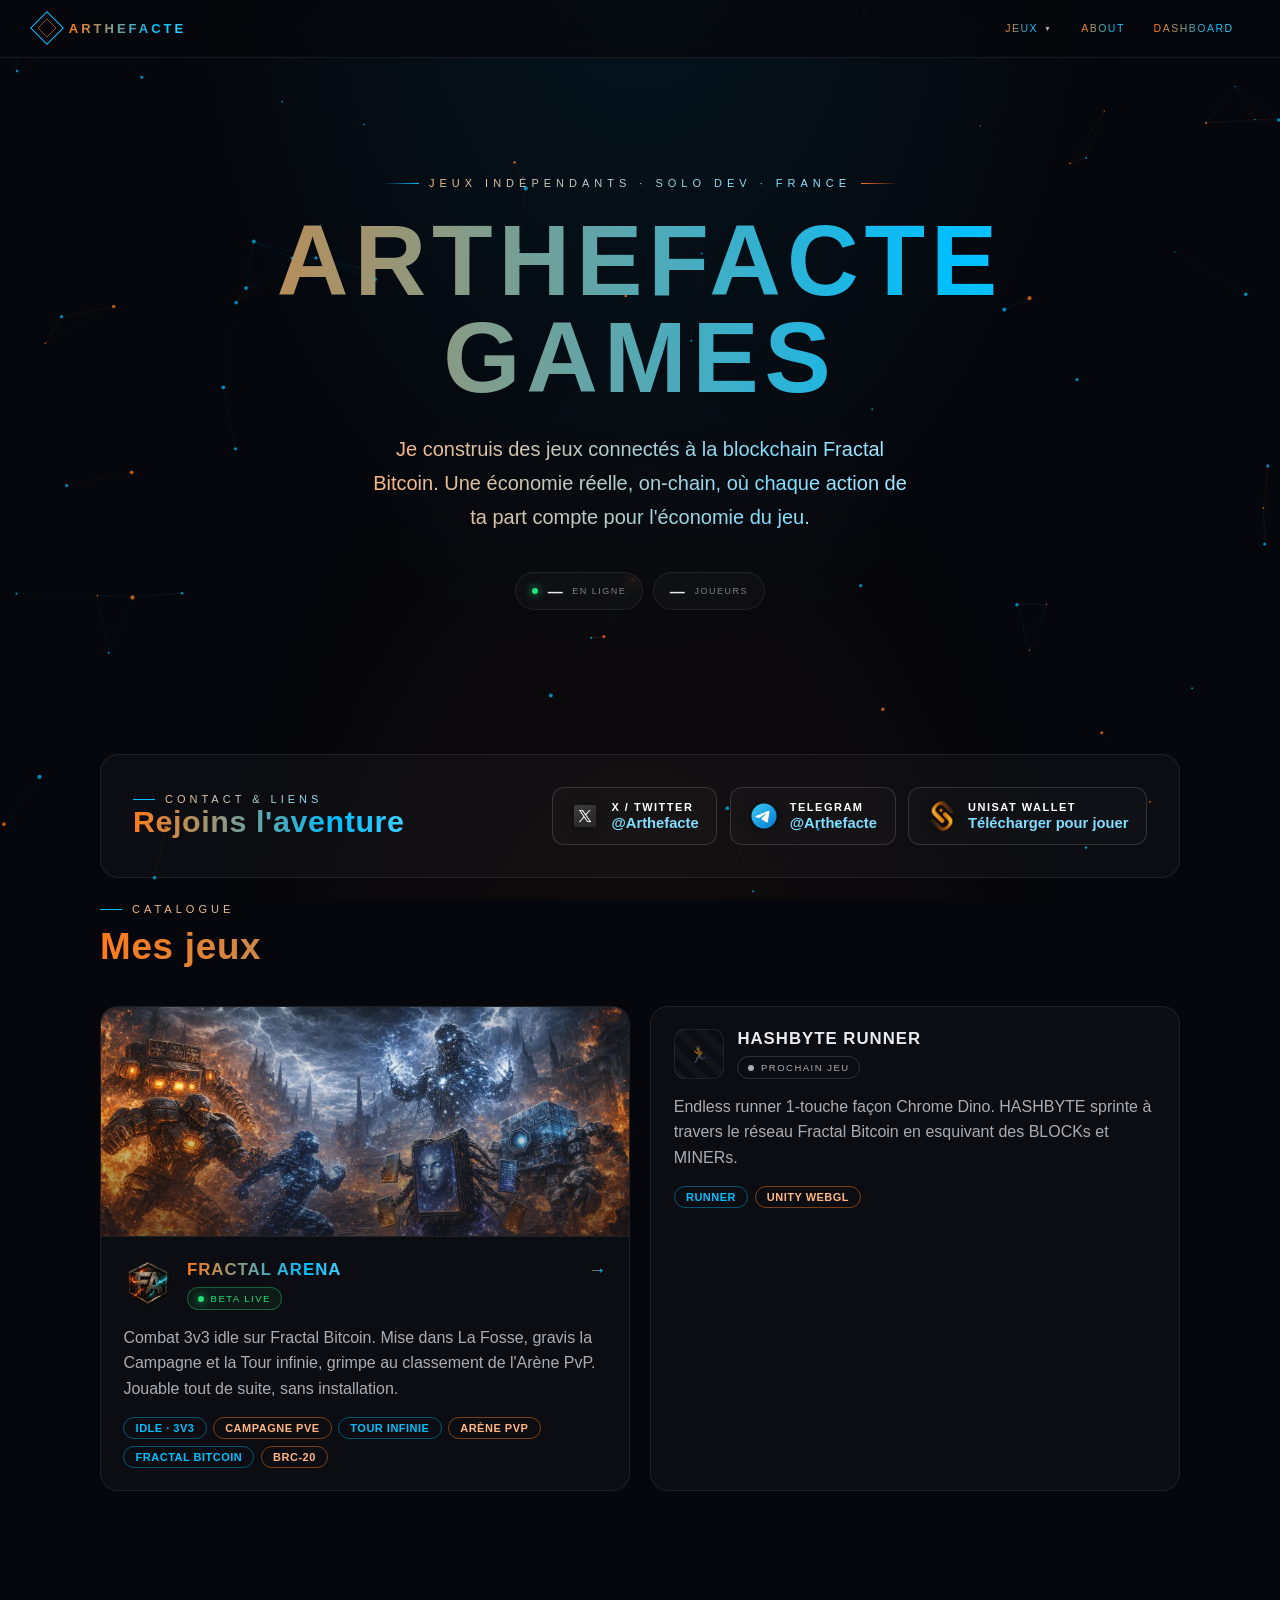
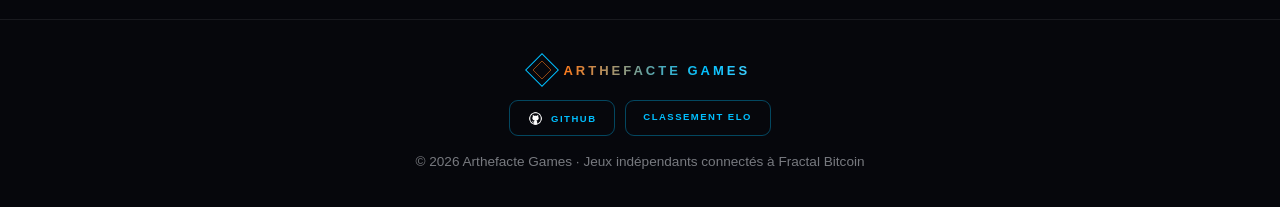
==== index.html @ 92430659 "vitrine(app): dire quelle version le bouton APK livre (336.1) + notes de version Le bouton pointe le" ====
<!DOCTYPE html>
<html lang="fr">
<head>
<meta charset="UTF-8"/>
<meta name="viewport" content="width=device-width, initial-scale=1.0"/>
<meta http-equiv="Content-Security-Policy" content="default-src 'self'; script-src 'self' 'unsafe-inline'; style-src 'self' 'unsafe-inline' https://fonts.googleapis.com; font-src https://fonts.gstatic.com; img-src 'self' data: blob:; media-src 'self'; connect-src 'self' blob: https://fractal-arena-server-production.up.railway.app; base-uri 'self'; form-action 'none'; object-src 'none'"/>

<title>Arthefacte Games — Jeux indépendants on-chain sur Fractal Bitcoin</title>
<meta name="description" content="Studio indépendant de jeux connectés à la blockchain Fractal Bitcoin, avec une économie réelle et transparente. Découvre Fractal Arena : combat 3v3 idle, campagne PvE, Tour infinie et Arène PvP — jouable sans installation."/>
<link rel="canonical" href="https://arthefacte.com/"/>
<meta name="theme-color" content="#06070c"/>

<!-- Favicons -->
<link rel="icon" type="image/png" sizes="32x32" href="assets/favicon-32.png?v=2"/>
<link rel="apple-touch-icon" href="assets/apple-touch-icon.png?v=2"/>

<!-- Open Graph -->
<meta property="og:type" content="website"/>
<meta property="og:site_name" content="Arthefacte Games"/>
<meta property="og:locale" content="fr_FR"/>
<meta property="og:url" content="https://arthefacte.com/"/>
<meta property="og:title" content="Arthefacte Games — Jeux indépendants on-chain sur Fractal Bitcoin"/>
<meta property="og:description" content="Studio indépendant de jeux connectés à Fractal Bitcoin. Économie réelle, transparente, on-chain. Joue à Fractal Arena."/>
<meta property="og:image" content="https://arthefacte.com/assets/og.jpg"/>
<meta property="og:image:width" content="1200"/>
<meta property="og:image:height" content="630"/>

<!-- Twitter Card -->
<meta name="twitter:card" content="summary_large_image"/>
<meta name="twitter:site" content="@Arthefacte"/>
<meta name="twitter:title" content="Arthefacte Games — Jeux indépendants on-chain sur Fractal Bitcoin"/>
<meta name="twitter:description" content="Studio indépendant de jeux connectés à Fractal Bitcoin. Économie réelle, transparente, on-chain. Joue à Fractal Arena."/>
<meta name="twitter:image" content="https://arthefacte.com/assets/og.jpg"/>

<link rel="preconnect" href="https://fonts.googleapis.com"/>
<link rel="preconnect" href="https://fonts.gstatic.com" crossorigin/>
<link href="https://fonts.googleapis.com/css2?family=Orbitron:wght@400;500;700;900&family=Rajdhani:wght@300;400;500;600;700&display=swap" rel="stylesheet"/>
<script src="image-slot.js" defer></script>

<!-- Données structurées -->
<script type="application/ld+json">
{
  "@context": "https://schema.org",
  "@type": "Organization",
  "name": "Arthefacte Games",
  "url": "https://arthefacte.com/",
  "logo": "https://arthefacte.com/assets/LOGO.webp",
  "description": "Studio indépendant de jeux connectés à la blockchain Fractal Bitcoin.",
  "sameAs": ["https://x.com/Arthefacte","https://t.me/Arthefacte","https://github.com/Arthefacte"]
}
</script>
<script type="application/ld+json">
{
  "@context": "https://schema.org",
  "@type": "VideoGame",
  "name": "Fractal Arena",
  "url": "https://fractalarena.com",
  "image": "https://arthefacte.com/assets/og.jpg",
  "description": "Combat 3v3 idle sur Fractal Bitcoin : La Fosse (paris), Campagne PvE (6 mondes × 10 étages), Tour infinie et Arène PvP classée. Jouable au navigateur, sans installation ni wallet.",
  "genre": ["Idle","Strategy","PvE","PvP"],
  "gamePlatform": ["Web browser","Mobile web (PWA)"],
  "publisher": {"@type": "Organization", "name": "Arthefacte Games"}
}
</script>
<style>
/* ============ TOKENS ============ */
:root{
  --c1:#00BFFF;            /* primaire */
  --c2:#FF7A1A;            /* secondaire */
  --c1-soft:#7fdcff;
  --c2-soft:#ffb784;
  --bg:#06070c;
  --bg2:#0a0c14;
  --panel:rgba(255,255,255,0.028);
  --panel-2:rgba(255,255,255,0.045);
  --line:rgba(255,255,255,0.08);
  --line-2:rgba(255,255,255,0.14);
  --ink:#e8ebf2;
  --ink-dim:rgba(232,235,242,0.72);
  --ink-faint:rgba(232,235,242,0.5);
  --live:#23E27A;
  --radius:14px;
  --maxw:1080px;
  --anim:1;                /* multiplicateur d'animation 0..1.6 */
  --glow:1;                /* 0 = pas de glow */
  /* raretés */
  --r-common:#9aa6b8;
  --r-rare:#00BFFF;
  --r-epic:#a274ff;
  --r-legend:#FFB020;
}
*{margin:0;padding:0;box-sizing:border-box}
html{scroll-behavior:smooth}
.skip-link{position:absolute;left:-9999px;top:0;z-index:999;background:var(--c1);color:#06070c;
  padding:.6rem 1rem;border-radius:0 0 8px 0;font-family:'Orbitron',sans-serif;font-size:11px;font-weight:700;
  text-decoration:none;letter-spacing:1px}
.skip-link:focus{left:0}
:focus-visible{outline:2px solid var(--c1);outline-offset:3px;border-radius:4px}
/* html aussi : body seul ne suffit pas — un débordement (ex. la nav avant son
   compactage mobile) rendait la page pannable horizontalement sur téléphone. */
html{overflow-x:hidden}
body{
  font-family:'Rajdhani',sans-serif;background:var(--bg);color:var(--ink);
  overflow-x:hidden;-webkit-font-smoothing:antialiased;
}
::selection{background:rgba(0,191,255,.28);color:#fff}

/* fond canvas + voiles */
#bg-canvas{position:fixed;inset:0;z-index:0;pointer-events:none}
#bg-aurora{position:fixed;inset:0;z-index:0;pointer-events:none;opacity:0;transition:opacity .8s}
#bg-aurora::before,#bg-aurora::after{
  content:'';position:absolute;width:60vw;height:60vw;border-radius:50%;
  filter:blur(120px);opacity:.20;
}
#bg-aurora::before{background:var(--c1);top:-15vw;left:-10vw;animation:floatA 26s ease-in-out infinite}
#bg-aurora::after{background:var(--c2);bottom:-20vw;right:-12vw;animation:floatB 31s ease-in-out infinite}
@keyframes floatA{50%{transform:translate(18vw,12vh) scale(1.15)}}
@keyframes floatB{50%{transform:translate(-14vw,-10vh) scale(1.1)}}
#fa-video{position:fixed;inset:0;width:100%;height:100%;object-fit:cover;z-index:0;opacity:0;
  transition:opacity .7s ease;pointer-events:none;display:none}
#fa-veil{position:fixed;inset:0;z-index:0;opacity:0;transition:opacity .7s ease;pointer-events:none;display:none;
  background:linear-gradient(180deg,rgba(6,7,12,.8),rgba(6,7,12,.86) 55%,rgba(6,7,12,.92))}
body.fa-active #fa-video,body.fa-active #fa-veil{display:block;opacity:1}
.vignette{position:fixed;inset:0;z-index:1;pointer-events:none;
  background:radial-gradient(ellipse at 50% -10%, rgba(0,191,255,.08), transparent 55%),
             radial-gradient(ellipse at 50% 120%, rgba(255,122,26,.05), transparent 50%);}
.scan{position:fixed;inset:0;z-index:1;pointer-events:none;opacity:.35;
  background:repeating-linear-gradient(0deg,rgba(255,255,255,.013) 0 1px,transparent 1px 3px);}
.shell{position:relative;z-index:2}

/* ============ GRADIENT TEXTE ============ */
@keyframes flowGrad{0%{background-position:0% 50%}50%{background-position:100% 50%}100%{background-position:0% 50%}}
.grad{
  background:linear-gradient(90deg,var(--c2-soft),var(--c1-soft),#ffffff,var(--c1-soft),var(--c2-soft));
  background-size:300% 100%;
  -webkit-background-clip:text;background-clip:text;-webkit-text-fill-color:transparent;
  animation:flowGrad calc(22s / var(--anim,1)) ease infinite;
}
.grad.vivid{background:linear-gradient(90deg,var(--c2),var(--c1),#bfefff,var(--c1),var(--c2));
  background-size:300% 100%;-webkit-background-clip:text;background-clip:text;-webkit-text-fill-color:transparent;}
/* mode dégradé désactivé */
body[data-grad="off"] .grad,body[data-grad="off"] .grad.vivid{
  background:none;-webkit-text-fill-color:currentColor;color:var(--ink);animation:none}
/* mode titres seulement : paragraphes redeviennent nets */
body[data-grad="titles"] p.grad,body[data-grad="titles"] .gtxt{
  background:none;-webkit-text-fill-color:currentColor;color:var(--ink);animation:none}

/* ============ NAV ============ */
nav{position:sticky;top:0;z-index:60;display:flex;align-items:center;justify-content:space-between;
  gap:1rem;padding:.85rem clamp(1rem,4vw,2.2rem);
  background:rgba(6,7,12,.72);backdrop-filter:blur(14px);
  border-bottom:1px solid var(--line);}
.brand{display:flex;align-items:center;gap:.6rem;cursor:pointer;background:none;border:none}
.brand .mark{width:24px;height:24px;position:relative;flex:0 0 auto}
.brand .mark i{position:absolute;inset:0;border:1.5px solid var(--c1);transform:rotate(45deg)}
.brand .mark i:last-child{border-color:var(--c2);transform:rotate(45deg) scale(.55);
  animation:spinMark calc(9s / var(--anim,1)) linear infinite}
@keyframes spinMark{to{transform:rotate(405deg) scale(.55)}}
.brand .name{font-family:'Orbitron',sans-serif;font-size:13px;font-weight:700;letter-spacing:3px}
.nav-links{display:flex;align-items:center;gap:.4rem;list-style:none}
.nav-links a,.dropdown-toggle{font-family:'Orbitron',sans-serif;font-size:10.5px;letter-spacing:1.5px;
  text-transform:uppercase;color:var(--ink-dim);text-decoration:none;cursor:pointer;
  padding:.55rem .7rem;border-radius:8px;transition:color .2s,background .2s;background:none;border:none;
  display:flex;align-items:center;gap:6px}
.nav-links a:hover,.dropdown-toggle:hover,.dropdown-toggle.open{color:#fff;background:rgba(255,255,255,.04)}
.dropdown{position:relative}
.dropdown-toggle .arrow{font-size:7px;transition:transform .25s}
.dropdown-toggle.open .arrow{transform:rotate(180deg)}
.dropdown-menu{position:absolute;top:calc(100% + 10px);left:0;min-width:230px;
  background:#0b0d16;border:1px solid var(--line-2);border-radius:12px;padding:7px;
  opacity:0;visibility:hidden;transform:translateY(-6px);transition:.2s;z-index:80;
  box-shadow:0 24px 60px rgba(0,0,0,.6)}
.dropdown-menu.open{opacity:1;visibility:visible;transform:none}
.dropdown-item{padding:.7rem .8rem;border-radius:8px;font-family:'Orbitron',sans-serif;font-size:10.5px;
  letter-spacing:1px;color:var(--ink-dim);cursor:pointer;display:flex;align-items:center;justify-content:space-between;
  transition:.15s}
.dropdown-item:hover{background:rgba(0,191,255,.07);color:#fff}
.dropdown-item.disabled{opacity:.32;pointer-events:none}
.nav-cta{font-family:'Orbitron',sans-serif;font-size:10.5px;font-weight:700;letter-spacing:1.5px;
  text-transform:uppercase;text-decoration:none;color:#06070c;padding:.6rem 1.1rem;border-radius:9px;
  background:linear-gradient(135deg,var(--c1),var(--c2));position:relative;overflow:hidden;
  transition:transform .2s,box-shadow .2s}
.nav-cta:hover{transform:translateY(-2px);box-shadow:0 0 calc(26px*var(--glow)) rgba(0,191,255,.4)}
.nav-actions{display:flex;align-items:center;gap:.55rem}
.btn-token{padding:.95rem 1.4rem;color:var(--c2-soft);background:rgba(255,122,26,.07);
  border:1px solid color-mix(in oklab,var(--c2) 48%,transparent)}
.btn-token:hover{transform:translateY(-3px);color:#fff;background:rgba(255,122,26,.14);
  box-shadow:0 0 calc(26px*var(--glow)) rgba(255,122,26,.32)}
.btn-token-logo{width:20px;height:20px;object-fit:contain;margin-right:-2px}
.nav-token{font-family:'Orbitron',sans-serif;font-size:10.5px;font-weight:700;letter-spacing:1.5px;
  text-transform:uppercase;text-decoration:none;color:var(--c2-soft);padding:.6rem 1rem;border-radius:9px;
  border:1px solid color-mix(in oklab,var(--c2) 45%,transparent);background:rgba(255,122,26,.06);
  transition:transform .2s,box-shadow .2s,background .2s;white-space:nowrap}
.nav-token:hover{transform:translateY(-2px);background:rgba(255,122,26,.12);box-shadow:0 0 calc(22px*var(--glow)) rgba(255,122,26,.3)}

/* Nav mobile : sans ce compactage, Jeux+About+Dashboard poussent la barre à
   ~475px — « Dashboard » sortait de l'écran et la page devenait pannable. */
@media(max-width:560px){
  nav{padding:.7rem .7rem;gap:.4rem}
  .brand{gap:.45rem}
  .brand .name{font-size:10px;letter-spacing:1.5px}
  .nav-links{gap:.1rem}
  .nav-links a,.dropdown-toggle{font-size:9px;letter-spacing:.8px;padding:.5rem .4rem}
  /* Le menu déroulant (230px depuis le bouton) sortait de l'écran à droite :
     en mobile il se pose en bandeau sous la barre, pleine largeur. */
  .dropdown-menu{position:fixed;left:12px;right:12px;top:54px;min-width:0}
}

/* ============ PAGES & TRANSITIONS ============ */
.page{display:none}
.page.active{display:block;animation:pageIn calc(.55s / var(--anim,1)) cubic-bezier(.2,.8,.2,1)}
@keyframes pageIn{from{opacity:0;transform:translateY(14px)}to{opacity:1;transform:none}}
.wrap{max-width:var(--maxw);margin:0 auto;padding:0 clamp(1rem,4vw,2rem)}

/* ============ HERO ============ */
.hero{position:relative;text-align:center;padding:clamp(3.5rem,9vw,7rem) 1rem clamp(2.5rem,5vw,4rem)}
.fa-bg{position:absolute;inset:0;z-index:-1;pointer-events:none;
  background:linear-gradient(180deg,rgba(6,7,12,.45),rgba(6,7,12,.66) 50%,rgba(6,7,12,.95) 85%,var(--bg)),url('assets/BACKGROUND.webp') center 12%/cover no-repeat;
  transform:scale(1.04);animation:bgDrift calc(34s / var(--anim,1)) ease-in-out infinite}
@keyframes bgDrift{50%{transform:scale(1.12) translateY(-1.5%)}}
body[data-motion="off"] .fa-bg{animation:none}
.eyebrow{font-family:'Orbitron',sans-serif;font-size:11px;font-weight:500;letter-spacing:5px;
  text-transform:uppercase;margin-bottom:1.4rem;display:inline-flex;align-items:center;gap:10px}
.eyebrow .ln{width:36px;height:1px;background:linear-gradient(90deg,transparent,var(--c1))}
.eyebrow .ln.r{background:linear-gradient(90deg,var(--c2),transparent)}
.hero h1{font-family:'Orbitron',sans-serif;font-weight:900;letter-spacing:.06em;line-height:.98;
  font-size:clamp(2.6rem,9.5vw,6.2rem)}
.hero h1 span{display:block}
@keyframes rise{from{opacity:0;transform:translateY(42px)}to{opacity:1;transform:none}}
.hero .lead{max-width:540px;margin:1.6rem auto 0;font-size:clamp(1rem,2.2vw,1.25rem);font-weight:500;line-height:1.7}
.hero .actions{display:flex;gap:.8rem;justify-content:center;flex-wrap:wrap;margin-top:2.1rem}
.hero .live-chips{display:flex;gap:.6rem;justify-content:center;flex-wrap:wrap;margin-top:2.4rem}
@keyframes fadeUp{from{opacity:0;transform:translateY(16px)}to{opacity:1;transform:none}}
@media (prefers-reduced-motion:no-preference){
  body:not([data-motion="off"]) .hero h1 span{animation:rise .9s cubic-bezier(.16,1,.3,1) backwards}
  body:not([data-motion="off"]) .hero h1 span:nth-child(2){animation-delay:.12s}
  body:not([data-motion="off"]) .hero .lead{animation:fadeUp .8s ease .5s backwards}
  body:not([data-motion="off"]) .hero .actions{animation:fadeUp .8s ease .68s backwards}
  body:not([data-motion="off"]) .hero .live-chips{animation:fadeUp .8s ease .86s backwards}
}
.chip{display:flex;align-items:center;gap:.6rem;padding:.6rem 1rem;border:1px solid var(--line);
  border-radius:999px;background:var(--panel);backdrop-filter:blur(6px)}
.chip b{font-family:'Orbitron',sans-serif;font-size:15px;font-weight:700;font-variant-numeric:tabular-nums}
.chip span{font-family:'Orbitron',sans-serif;font-size:9px;letter-spacing:1.5px;text-transform:uppercase;color:var(--ink-faint)}

/* boutons */
.btn{font-family:'Orbitron',sans-serif;font-size:11px;font-weight:700;letter-spacing:1.5px;
  text-transform:uppercase;text-decoration:none;cursor:pointer;border-radius:10px;
  display:inline-flex;align-items:center;gap:9px;transition:transform .2s,box-shadow .2s,border-color .2s,background .2s}
.btn-primary{padding:.95rem 1.6rem;color:#06070c;border:none;
  background:linear-gradient(135deg,var(--c1),var(--c2));box-shadow:0 0 0 rgba(0,0,0,0)}
.btn-primary:hover{transform:translateY(-3px);box-shadow:0 14px 40px rgba(0,191,255,.28),0 0 calc(30px*var(--glow)) rgba(255,122,26,.3)}
.btn-primary .pulse{width:7px;height:7px;border-radius:50%;background:#06070c;animation:beat 1.6s infinite}
@keyframes beat{0%,100%{transform:scale(1);opacity:1}50%{transform:scale(.5);opacity:.5}}
.btn-ghost{padding:.95rem 1.4rem;color:var(--ink);background:rgba(255,255,255,.03);border:1px solid var(--line-2)}
.btn-ghost:hover{border-color:var(--c1);color:#fff;transform:translateY(-3px)}

/* ============ SECTION HEADERS ============ */
.section{padding:clamp(3rem,7vw,5rem) 0}
.kicker{font-family:'Orbitron',sans-serif;font-size:11px;font-weight:500;letter-spacing:4px;
  text-transform:uppercase;margin-bottom:.7rem;display:flex;align-items:center;gap:10px}
.kicker::before{content:'';width:22px;height:1px;background:var(--c1)}
.h2{font-family:'Orbitron',sans-serif;font-size:clamp(1.5rem,4vw,2.3rem);font-weight:700;letter-spacing:.02em;line-height:1.1}
.sub{font-size:1.05rem;font-weight:500;color:var(--ink-dim);margin-top:.7rem;max-width:560px;line-height:1.6}

/* ============ CARTES JEUX ============ */
.games{display:grid;grid-template-columns:repeat(auto-fit,minmax(300px,1fr));gap:1.3rem;margin-top:2.4rem}
.game-card{position:relative;border:1px solid var(--line);border-radius:18px;overflow:hidden;
  background:var(--panel);cursor:pointer;transition:transform .35s cubic-bezier(.2,.8,.2,1),border-color .35s;
  transform-style:preserve-3d}
body[data-card="solid"] .game-card{background:var(--bg2)}
body[data-card="outline"] .game-card{background:transparent}
.game-card:hover{border-color:color-mix(in oklab,var(--c1) 50%,transparent);transform:translateY(-6px)}
.game-card .art{position:relative;aspect-ratio:16/9;overflow:hidden;border-bottom:1px solid var(--line)}
.game-card .art image-slot,.game-card .art .ph{position:absolute;inset:0;width:100%;height:100%}
.game-card .sheen{position:absolute;inset:0;background:linear-gradient(115deg,transparent 30%,rgba(255,255,255,.07) 50%,transparent 70%);
  transform:translateX(-120%);transition:transform .7s}
.game-card:hover .sheen{transform:translateX(120%)}
.game-card .body{padding:1.4rem}
.game-card .card-art{position:relative;aspect-ratio:16/7;overflow:hidden;border-bottom:1px solid var(--line)}
.game-card .card-art img{width:100%;height:100%;object-fit:cover;object-position:center 18%;transition:transform .55s cubic-bezier(.2,.8,.2,1)}
.game-card:hover .card-art img{transform:scale(1.07)}
.game-card .card-art::after{content:'';position:absolute;inset:0;pointer-events:none;
  background:linear-gradient(180deg,rgba(6,7,12,.15) 0%,transparent 35%,rgba(10,12,20,.55) 100%)}
.game-id{display:flex;align-items:center;gap:.85rem}
.game-id>image-slot{width:50px;height:50px;flex:0 0 auto}
.game-logo{width:50px;height:50px;flex:0 0 auto;object-fit:contain}
.logo-ph{width:50px;height:50px;flex:0 0 auto;border-radius:11px;border:1px solid var(--line);
  background:repeating-linear-gradient(45deg,rgba(255,255,255,.03) 0 8px,transparent 8px 16px);
  display:flex;align-items:center;justify-content:center;font-family:'Orbitron',sans-serif;color:var(--ink-faint)}
.game-head{display:flex;align-items:flex-start;justify-content:space-between;gap:1rem;margin-bottom:.9rem}
.game-title{font-family:'Orbitron',sans-serif;font-size:1.05rem;font-weight:700;letter-spacing:1px;display:block;margin-bottom:.45rem}
.status{display:inline-flex;align-items:center;gap:7px;font-family:'Orbitron',sans-serif;font-size:9.5px;
  letter-spacing:1.5px;text-transform:uppercase;padding:.32rem .6rem;border-radius:999px;border:1px solid var(--line-2);color:var(--ink-dim)}
.status.live{color:var(--live);border-color:rgba(35,226,122,.35);background:rgba(35,226,122,.06)}
.dot{width:6px;height:6px;border-radius:50%;background:currentColor}
.status.live .dot{animation:beat 1.6s infinite;box-shadow:0 0 8px var(--live)}
.game-card .desc{font-size:1rem;line-height:1.6;color:var(--ink-dim)}
.tags{display:flex;gap:.4rem;flex-wrap:wrap;margin-top:1rem}
.card-play{margin-top:1.2rem;padding:.7rem 1.2rem;font-size:10.5px}
.tag{font-family:'Rajdhani',sans-serif;font-size:11px;font-weight:600;letter-spacing:.5px;text-transform:uppercase;
  padding:.25rem .7rem;border-radius:999px;border:1px solid;background:transparent}
.tag.c1{color:var(--c1);border-color:color-mix(in oklab,var(--c1) 40%,transparent)}
.tag.c2{color:var(--c2-soft);border-color:color-mix(in oklab,var(--c2) 45%,transparent)}
.game-card.soon{opacity:.45}
.game-card.soon:hover{transform:none;border-color:var(--line)}
.soon .art .ph{display:flex;align-items:center;justify-content:center;
  font-family:'Orbitron',sans-serif;font-size:11px;letter-spacing:3px;color:var(--ink-faint);
  background:repeating-linear-gradient(45deg,rgba(255,255,255,.02) 0 12px,transparent 12px 24px)}
.go{margin-left:auto;font-family:'Orbitron',sans-serif;font-size:18px;transition:transform .3s}
.game-card:hover .go{transform:translateX(5px)}

/* ============ SUBPAGE / FRACTAL ============ */
.subhero{padding:clamp(2.5rem,6vw,4rem) 0 2rem;border-bottom:1px solid var(--line)}
.back{font-family:'Orbitron',sans-serif;font-size:10.5px;letter-spacing:2px;text-transform:uppercase;
  color:var(--ink-dim);background:none;border:none;cursor:pointer;display:inline-flex;gap:8px;align-items:center;
  margin-bottom:1.4rem;transition:color .2s}
.back:hover{color:var(--c1)}
.subhero-fa{position:relative;overflow:hidden;z-index:0;border-bottom:1px solid var(--line);min-height:min(66vh,580px);display:flex;flex-direction:column;justify-content:flex-end}
.subhero-fa .subhero{border-bottom:none}
.subhero-fa .subhero h1{filter:drop-shadow(0 3px 22px rgba(0,0,0,.6))}
.subhero-fa .meta{text-shadow:0 1px 12px rgba(0,0,0,.75)}
.subhero-fa .subhero{position:relative;z-index:2}
.subhero h1{font-family:'Orbitron',sans-serif;font-size:clamp(2rem,6vw,3.4rem);font-weight:900;letter-spacing:.04em;line-height:1}
.subhero .meta{font-size:1.05rem;font-weight:500;color:var(--ink-dim);margin:.9rem 0 1.6rem}
.subhero .actions{display:flex;gap:.8rem;flex-wrap:wrap;align-items:center}
.warn{font-size:.92rem;color:var(--c2-soft);background:rgba(255,122,26,.08);border:1px solid rgba(255,122,26,.32);
  border-radius:10px;padding:.7rem .9rem;margin-top:1.1rem;max-width:560px;line-height:1.5}

/* pools */
.pl-head{display:flex;align-items:center;gap:.7rem;margin-bottom:.4rem}
.pl-grid{display:grid;grid-template-columns:repeat(auto-fit,minmax(250px,1fr));gap:1.1rem;margin-top:1.6rem}
.pl-card{position:relative;border:1px solid var(--line);border-radius:16px;padding:1.5rem;overflow:hidden;
  background:var(--panel);transition:border-color .3s,transform .3s}
.pl-card:hover{border-color:var(--pc);transform:translateY(-4px)}
.pl-card::before{content:'';position:absolute;top:0;left:0;right:0;height:2px;background:var(--pc);
  box-shadow:0 0 calc(14px*var(--glow)) var(--pc)}
.pl-card::after{content:'';position:absolute;inset:0;background:radial-gradient(circle at 80% -20%,var(--pc),transparent 60%);
  opacity:.06;pointer-events:none}
.pl-label{font-family:'Orbitron',sans-serif;font-size:10.5px;font-weight:700;letter-spacing:1.5px;text-transform:uppercase;
  color:var(--pc);display:flex;justify-content:space-between;align-items:center}
.pl-amount{font-family:'Orbitron',sans-serif;font-size:2rem;font-weight:900;color:#fff;margin:.7rem 0 .1rem;
  font-variant-numeric:tabular-nums;line-height:1}
.pl-amount small{font-family:'Rajdhani',sans-serif;font-size:.85rem;font-weight:600;color:var(--ink-faint);letter-spacing:1px}
.pl-sub{font-size:.9rem;font-weight:500;color:var(--ink-dim);margin-bottom:.7rem}
.pl-bar{height:8px;border-radius:6px;background:rgba(255,255,255,.06);overflow:hidden}
.pl-fill{height:100%;width:0;border-radius:6px;background:var(--pc);
  box-shadow:0 0 calc(12px*var(--glow)) var(--pc);transition:width 1s cubic-bezier(.2,.8,.2,1)}
.pl-note{font-size:.92rem;font-weight:600;margin-top:.8rem;color:var(--pc);min-height:18px}
.pl-note a{color:var(--pc);text-decoration:none;border-bottom:1px solid rgba(255,255,255,.25)}
.pl-wallet{font-size:.75rem;font-weight:500;color:var(--ink-faint);margin-bottom:.6rem;word-break:break-all;cursor:pointer;font-family:'Rajdhani',sans-serif;letter-spacing:.3px}
.pl-wallet:hover{color:var(--pc)}
.pl-onchain{margin-top:1.3rem;padding:1rem 1.1rem;border:1px solid var(--line);border-radius:12px}
.pl-onchain-head{font-size:.95rem;font-weight:600}
.pl-onchain-head b{font-family:'Orbitron',sans-serif;color:var(--live);font-variant-numeric:tabular-nums}
.pl-onchain-liste{margin-top:.6rem;display:grid;gap:.3rem}
.pl-onchain-item{display:flex;gap:.9rem;font-size:.85rem;color:var(--ink-faint);font-variant-numeric:tabular-nums}
.pl-onchain-item b{color:#fff;font-weight:600}
.pl-strip{display:grid;grid-template-columns:repeat(3,1fr);gap:1rem;margin-top:1.6rem;padding-top:1.3rem;border-top:1px solid var(--line)}
.pl-stat b{font-family:'Orbitron',sans-serif;font-size:1.4rem;font-weight:700;color:#fff;font-variant-numeric:tabular-nums;display:block}
.pl-stat span{font-family:'Orbitron',sans-serif;font-size:9.5px;letter-spacing:1.2px;text-transform:uppercase;color:var(--ink-faint)}
@media(max-width:620px){.pl-strip{grid-template-columns:repeat(3,1fr)}}

/* guide */
.guide-block{margin-bottom:1.5rem}
.guide-block h3{font-family:'Orbitron',sans-serif;font-size:13px;font-weight:700;letter-spacing:1.5px;color:var(--c1-soft);
  margin-bottom:.95rem;display:flex;align-items:center;gap:14px}
.guide-block h3 .num{font-family:'Orbitron',sans-serif;font-size:12px;font-weight:700;color:var(--c1);
  width:30px;height:30px;flex:0 0 auto;display:flex;align-items:center;justify-content:center;
  border:1px solid color-mix(in oklab,var(--c1) 42%,transparent);border-radius:9px;
  background:color-mix(in oklab,var(--c1) 9%,transparent);box-shadow:0 0 calc(14px*var(--glow)) color-mix(in oklab,var(--c1) 22%,transparent)}
.guide-block h3::after{content:'';flex:1;height:1px;background:linear-gradient(90deg,var(--line-2),transparent)}
.card{background:var(--panel);border:1px solid var(--line);border-radius:14px;padding:1.6rem}
#guide .card p{font-family:'Rajdhani',sans-serif;font-size:1.2rem;font-weight:600;line-height:1.66;letter-spacing:.15px}
.card p+p{margin-top:.7rem}
.subh{font-family:'Orbitron',sans-serif;font-size:11px;font-weight:700;letter-spacing:2px;color:var(--c2-soft);margin:1.5rem 0 .6rem}
table{width:100%;border-collapse:collapse;font-family:'Rajdhani',sans-serif;font-size:1.06rem;font-weight:600}
thead tr{border-bottom:1px solid var(--line-2)}
th{font-family:'Orbitron',sans-serif;font-size:10px;letter-spacing:1.5px;color:var(--c1);padding:.65rem .8rem;text-align:center}
th:first-child{text-align:left}
tbody tr{border-bottom:1px solid var(--line)}
tbody tr:last-child{border-bottom:none}
td{padding:.78rem .8rem;text-align:center;color:#bfe6f7;font-weight:600}
td:first-child{text-align:left;font-weight:700;color:#fff}
.scrollx{overflow-x:auto;margin-top:.8rem}
.win{color:#4dff88;font-weight:700}.lose{color:#ff6464;font-weight:700}
/* Tables du guide en mobile : police et cellules resserrées — la plupart
   tiennent sans scroll, les plus larges défilent dans leur .scrollx.
   (Placé APRÈS les règles de base : à spécificité égale, l'ordre décide.) */
@media(max-width:560px){
  table{font-size:.95rem}
  th{padding:.55rem .45rem;letter-spacing:1px}
  td{padding:.65rem .45rem}
}

/* ============ ROSTER ENTITÉS ============ */
.roster{display:grid;grid-template-columns:repeat(auto-fit,minmax(230px,1fr));gap:1.2rem;margin-top:1.8rem}
.ent{position:relative;border:1px solid var(--line);border-radius:16px;overflow:hidden;background:var(--panel);
  transition:transform .35s cubic-bezier(.2,.8,.2,1),border-color .35s,box-shadow .35s}
.ent:hover{transform:translateY(-7px);border-color:var(--ec);box-shadow:0 18px 50px rgba(0,0,0,.5),0 0 calc(34px*var(--glow)) color-mix(in oklab,var(--ec) 35%,transparent)}
.ent .frame{position:relative;aspect-ratio:1}
.ent .frame img,.ent .frame image-slot{position:absolute;inset:0;width:100%;height:100%;object-fit:cover}
.ent .aura{position:absolute;inset:0;pointer-events:none;
  background:radial-gradient(circle at 50% 120%,var(--ec),transparent 62%);opacity:.18;
  mix-blend-mode:screen}
.ent.legend .aura{animation:auraPulse calc(3.2s / var(--anim,1)) ease-in-out infinite}
@keyframes auraPulse{50%{opacity:.42}}
.ent .corner{position:absolute;top:10px;left:10px;font-family:'Orbitron',sans-serif;font-size:10px;font-weight:700;
  letter-spacing:1px;color:#06070c;background:var(--ec);padding:.2rem .55rem;border-radius:6px}
.ent .body{padding:1rem 1.1rem 1.2rem}
.ent .name{font-family:'Orbitron',sans-serif;font-size:1rem;font-weight:700;letter-spacing:1px}
.ent .rare{font-family:'Orbitron',sans-serif;font-size:9px;letter-spacing:1.5px;text-transform:uppercase;color:var(--ec);margin-top:3px}
:root{
  --st-hp:#3ddc84;
  --st-atk:#ff6b5e;
  --st-def:#3fb6ff;
  --st-spd:#ffce4d;
  --st-mag:#b27bff;
}
.ent .stats{display:flex;gap:.45rem;flex-wrap:wrap;margin-top:.7rem}
.ent .stats span{font-family:'Orbitron',sans-serif;font-size:8.5px;letter-spacing:.5px;
  border:1px solid;border-radius:6px;padding:.18rem .46rem;background:rgba(255,255,255,.02)}
.ent .stats .s-hp,.s-hp{color:var(--st-hp);border-color:color-mix(in oklab,var(--st-hp) 45%,transparent)}
.ent .stats .s-atk,.s-atk{color:var(--st-atk);border-color:color-mix(in oklab,var(--st-atk) 45%,transparent)}
.ent .stats .s-def,.s-def{color:var(--st-def);border-color:color-mix(in oklab,var(--st-def) 45%,transparent)}
.ent .stats .s-spd,.s-spd{color:var(--st-spd);border-color:color-mix(in oklab,var(--st-spd) 45%,transparent)}
.ent .stats .s-mag,.s-mag{color:var(--st-mag);border-color:color-mix(in oklab,var(--st-mag) 45%,transparent)}
/* chips de stats dans le guide (Forge) */
.stat-chip{display:inline-block;font-family:'Orbitron',sans-serif;font-size:.74em;font-weight:700;letter-spacing:.5px;
  padding:.12em .55em;border-radius:6px;border:1px solid;background:rgba(255,255,255,.03);
  -webkit-text-fill-color:currentColor;vertical-align:middle;margin:0 1px}
/* effet shimmer legendary */
.ent.legend::after{content:'';position:absolute;inset:0;pointer-events:none;
  background:linear-gradient(115deg,transparent 40%,rgba(255,255,255,.10) 50%,transparent 60%);
  background-size:300% 100%;animation:shine calc(5s / var(--anim,1)) linear infinite}
@keyframes shine{to{background-position:-160% 0}}
.legend-note{font-size:.85rem;color:var(--ink-faint);margin-top:1.2rem}

/* ============ ABOUT ============ */
.about{display:grid;grid-template-columns:auto 1fr;gap:2rem;align-items:start;
  background:var(--panel);border:1px solid var(--line);border-radius:20px;padding:clamp(1.5rem,4vw,2.6rem)}
@media(max-width:600px){.about{grid-template-columns:1fr;text-align:center;justify-items:center}}
.about image-slot{width:120px;height:120px}
.about h2{font-family:'Orbitron',sans-serif;font-size:1.4rem;font-weight:700;letter-spacing:1px}
.about .role{display:inline-block;margin-top:.5rem;font-family:'Orbitron',sans-serif;font-size:10px;letter-spacing:1.5px;
  text-transform:uppercase;color:var(--c2-soft);border:1px solid rgba(255,122,26,.3);background:rgba(255,122,26,.06);
  padding:.25rem .7rem;border-radius:999px}
.about p{font-size:1.05rem;line-height:1.8;color:var(--ink-dim);margin-top:1rem}
.about .links{display:flex;gap:.6rem;flex-wrap:wrap;margin-top:1.3rem}

/* ============ FOOTER ============ */
footer{border-top:1px solid var(--line);margin-top:3rem;padding:2.4rem 0}
.foot{display:flex;flex-direction:column;align-items:center;gap:1.1rem;text-align:center}
.foot-links{display:flex;gap:.6rem;flex-wrap:wrap;justify-content:center}
.foot-btn{font-family:'Orbitron',sans-serif;font-size:9.5px;font-weight:700;letter-spacing:1.5px;text-transform:uppercase;
  text-decoration:none;color:var(--c1);border:1px solid color-mix(in oklab,var(--c1) 35%,transparent);
  padding:.6rem 1.1rem;border-radius:9px;transition:.2s}
.foot-btn:hover{background:rgba(0,191,255,.08);transform:translateY(-2px)}
.foot-btn.gh{display:inline-flex;align-items:center;gap:8px}
.foot-btn.gh img{width:15px;height:15px;filter:invert(1)}
.foot small{color:var(--ink-faint);font-size:.85rem}

/* ============ SCROLL REVEAL ============ */
.reveal{opacity:0;transform:translateY(26px);transition:opacity .7s cubic-bezier(.2,.8,.2,1),transform .7s cubic-bezier(.2,.8,.2,1)}
.reveal.in{opacity:1;transform:none}
@media (prefers-reduced-motion:reduce){.reveal{opacity:1;transform:none;transition:none}}
body[data-motion="off"] .reveal{opacity:1;transform:none;transition:none}
body[data-motion="off"] *{animation:none!important}

/* ============ CONTACT ============ */
.contact-card{display:flex;align-items:center;justify-content:space-between;gap:1.5rem;flex-wrap:wrap;
  background:var(--panel);border:1px solid var(--line);border-radius:18px;padding:clamp(1.3rem,3vw,2rem)}
.contact-links{display:flex;gap:.8rem;flex-wrap:wrap}
.clink{display:flex;flex-direction:column;gap:2px;text-decoration:none;min-width:160px;
  border:1px solid var(--line-2);border-radius:12px;padding:.8rem 1.1rem;transition:.22s;background:rgba(255,255,255,.02)}
.clink:hover{border-color:var(--c1);transform:translateY(-3px);box-shadow:0 0 calc(26px*var(--glow)) color-mix(in oklab,var(--c1) 28%,transparent)}
.clink b{font-family:'Orbitron',sans-serif;font-size:11px;letter-spacing:1.5px;text-transform:uppercase;color:#fff}
.clink span{font-size:.92rem;font-weight:600;color:var(--c1-soft)}
.clink.icon{flex-direction:row;align-items:center;gap:.7rem}
.clink.icon img{width:30px;height:30px;flex:0 0 auto;object-fit:contain;
  filter:drop-shadow(0 1px 4px rgba(0,0,0,.5))}
.clink.icon .txt{display:flex;flex-direction:column;gap:2px}
.clink.icon:hover{border-color:var(--c2)}

/* ============ TWEAKS PANEL ============ */
#tweaks{position:fixed;right:18px;bottom:18px;z-index:200;width:300px;max-width:calc(100vw - 36px);
  background:rgba(9,11,18,.94);backdrop-filter:blur(16px);border:1px solid var(--line-2);border-radius:16px;
  box-shadow:0 30px 80px rgba(0,0,0,.6);display:none;overflow:hidden}
#tweaks.show{display:block;animation:pageIn .35s ease}
.tw-head{display:flex;align-items:center;justify-content:space-between;padding:.85rem 1rem;border-bottom:1px solid var(--line)}
.tw-head b{font-family:'Orbitron',sans-serif;font-size:11px;letter-spacing:2px}
.tw-x{background:none;border:none;color:var(--ink-dim);cursor:pointer;font-size:18px;line-height:1}
.tw-body{padding:.9rem 1rem 1.1rem;max-height:70vh;overflow:auto}
.tw-row{margin-bottom:1rem}
.tw-row label{font-family:'Orbitron',sans-serif;font-size:9px;letter-spacing:1.5px;text-transform:uppercase;
  color:var(--ink-faint);display:block;margin-bottom:.5rem}
.seg{display:flex;flex-wrap:wrap;gap:5px}
.seg button{flex:1 1 auto;font-family:'Rajdhani',sans-serif;font-size:12px;font-weight:600;color:var(--ink-dim);
  background:rgba(255,255,255,.04);border:1px solid var(--line);border-radius:8px;padding:.42rem .5rem;cursor:pointer;
  transition:.15s;white-space:nowrap}
.seg button.on{color:#06070c;background:linear-gradient(135deg,var(--c1),var(--c2));border-color:transparent}
.seg button:hover:not(.on){color:#fff;border-color:var(--line-2)}
.tw-row input[type=range]{width:100%;accent-color:var(--c1)}
.swatches{display:flex;gap:6px}
.swatches button{width:34px;height:26px;border-radius:7px;border:2px solid transparent;cursor:pointer;flex:0 0 auto}
.swatches button.on{border-color:#fff}
</style>
</head>
<body data-grad="all" data-card="glass">
<a href="#page-home" class="skip-link">Aller au contenu</a>

<canvas id="bg-canvas" aria-hidden="true"></canvas>
<div id="bg-aurora"></div>
<video id="fa-video" muted loop playsinline preload="none" poster="assets/BACKGROUND.webp">
  <source src="assets/fa-bg.mp4" type="video/mp4"/>
</video>
<div id="fa-veil"></div>
<div class="vignette"></div>
<div class="scan"></div>

<div class="shell">
<!-- ===================== NAV ===================== -->
<nav>
  <button class="brand" onclick="showPage('home')">
    <span class="mark"><i></i><i></i></span>
    <span class="name grad vivid">ARTHEFACTE</span>
  </button>
  <ul class="nav-links">
    <li class="dropdown">
      <button class="dropdown-toggle" id="dd-toggle" onclick="toggleDropdown(event)"><span class="grad vivid">Jeux</span> <span class="arrow">▼</span></button>
      <div class="dropdown-menu" id="dd-menu" role="menu">
        <div class="dropdown-item" role="button" tabindex="0" onclick="showPage('fractal')">FRACTAL ARENA <span class="dot" style="background:var(--live);box-shadow:0 0 8px var(--live)"></span></div>
        <div class="dropdown-item disabled" aria-disabled="true">HASHBYTE RUNNER — prochain jeu</div>
      </div>
    </li>
    <li><a role="button" tabindex="0" onclick="showPage('about')"><span class="grad vivid">About</span></a></li>
    <li><a href="https://fractal-arena-server-production.up.railway.app/dashboard" target="_blank" rel="noopener"><span class="grad vivid">Dashboard</span></a></li>
  </ul>
</nav>

<!-- ===================== HOME ===================== -->
<div id="page-home" class="page active" tabindex="-1">
  <section class="hero">
    <div class="eyebrow grad"><span class="ln"></span>Jeux indépendants · Solo Dev · France<span class="ln r"></span></div>
    <h1>
      <span class="grad vivid">ARTHEFACTE</span>
      <span class="grad vivid">GAMES</span>
    </h1>
    <p class="lead grad">Je construis des jeux connectés à la blockchain Fractal Bitcoin. Une économie réelle, on-chain, où chaque action de ta part compte pour l'économie du jeu.</p>
    <div class="live-chips">
      <div class="chip"><span class="dot" style="background:var(--live);box-shadow:0 0 8px var(--live);animation:beat 1.6s infinite"></span><b id="h-online">—</b><span>en ligne</span></div>
      <div class="chip"><b id="h-players">—</b><span>joueurs</span></div>
    </div>
  </section>

  <section class="section wrap reveal" style="padding-bottom:0">
    <div class="contact-card">
      <div>
        <div class="kicker grad" style="margin:0">Contact &amp; liens</div>
        <div class="h2 grad vivid" style="font-size:clamp(1.3rem,3.4vw,1.9rem)">Rejoins l'aventure</div>
      </div>
      <div class="contact-links">
        <a class="clink icon" href="https://x.com/Arthefacte" target="_blank" rel="noopener"><img src="assets/x.png" width="30" height="30" alt="X"/><span class="txt"><b>X / Twitter</b><span>@Arthefacte</span></span></a>
        <a class="clink icon" href="https://t.me/Arthefacte" target="_blank" rel="noopener"><img src="assets/telegram.png" width="30" height="30" alt="Telegram"/><span class="txt"><b>Telegram</b><span>@Arthefacte</span></span></a>
        <a class="clink icon" href="https://unisat.io/download" target="_blank" rel="noopener"><img src="assets/unisat.webp" width="30" height="30" alt="UniSat"/><span class="txt"><b>UniSat Wallet</b><span>Télécharger pour jouer</span></span></a>
      </div>
    </div>
  </section>

  <section class="section wrap" style="padding-top:1.6rem">
    <div class="kicker grad">Catalogue</div>
    <div class="h2 grad vivid">Mes jeux</div>
    <div class="games">
      <article class="game-card reveal" role="button" tabindex="0" aria-label="Ouvrir Fractal Arena" onclick="showPage('fractal')">
        <div class="card-art"><img src="assets/BACKGROUND.webp" width="800" height="350" alt="Fractal Arena"/></div>
        <div class="sheen"></div>
        <div class="body">
          <div class="game-head">
            <div class="game-id">
              <img class="game-logo" src="assets/LOGO.webp?v=2" width="50" height="50" alt="Fractal Arena"/>
              <div>
                <div class="game-title grad vivid">FRACTAL ARENA</div>
                <span class="status live"><span class="dot"></span>Beta live</span>
              </div>
            </div>
            <div class="go grad vivid">→</div>
          </div>
          <p class="desc">Combat 3v3 idle sur Fractal Bitcoin. Mise dans La Fosse, gravis la Campagne et la Tour infinie, grimpe au classement de l'Arène PvP. Jouable tout de suite, sans installation.</p>
          <div class="tags">
            <span class="tag c1">Idle · 3v3</span>
            <span class="tag c2">Campagne PvE</span>
            <span class="tag c1">Tour infinie</span>
            <span class="tag c2">Arène PvP</span>
            <span class="tag c1">Fractal Bitcoin</span>
            <span class="tag c2">BRC-20</span>
          </div>
        </div>
      </article>

      <article class="game-card soon reveal">
        <div class="body">
          <div class="game-head">
            <div class="game-id">
              <div class="logo-ph">🏃</div>
              <div>
                <div class="game-title">HASHBYTE RUNNER</div>
                <span class="status"><span class="dot"></span>Prochain jeu</span>
              </div>
            </div>
          </div>
          <p class="desc">Endless runner 1-touche façon Chrome Dino. HASHBYTE sprinte à travers le réseau Fractal Bitcoin en esquivant des BLOCKs et MINERs.</p>
          <div class="tags"><span class="tag c1">Runner</span><span class="tag c2">Unity WebGL</span></div>
        </div>
      </article>
    </div>
  </section>
</div>

<!-- ===================== FRACTAL ARENA ===================== -->
<div id="page-fractal" class="page">
  <section class="subhero-fa">
    <div class="subhero wrap">
      <button class="back" onclick="showPage('home')">← Retour</button>
      <h1 class="grad vivid">FRACTAL ARENA</h1>
      <p class="meta">Combat 3v3 idle · La Fosse · Campagne · Tour infinie · Arène PvP · Fractal Bitcoin</p>
      <!-- Phrase canonique du jeu + lien vers les guides « gagner sans investir » (02/10/2026).
           Même formulation sur fractalarena.com (llms.txt, meta, version texte) et sur ses
           pages /earn/ /gagner/ /zh-earn/ : les moteurs et les modèles citent ce qui est
           répété à l'identique. -->
      <p style="max-width:64ch;margin:0 0 1rem;color:var(--ink-dim);line-height:1.55">Fractal Arena — auto-combattant 3v3 idle <b>gratuit</b> sur Fractal Bitcoin : joue gratuitement au navigateur, <b>aucun achat requis</b>, et gagne des <b>$FRACTALARENA</b> en remportant des combats. Les agents IA jouent 24 h/24 via l'API agent et le serveur MCP. <a href="https://fractalarena.com/gagner/" target="_blank" rel="noopener" style="color:var(--c1-soft)">Comment gagner sans investir</a> — aussi en <a href="https://fractalarena.com/earn/" target="_blank" rel="noopener" style="color:var(--c1-soft)">English</a> et <a href="https://fractalarena.com/zh-earn/" target="_blank" rel="noopener" style="color:var(--c1-soft)">中文</a>.</p>
      <div class="actions">
        <a class="btn btn-primary" href="https://fractalarena.com/?ref=X7R7MMU2" target="_blank" rel="noopener"><span class="pulse"></span>Jouer maintenant</a>
        <a class="btn btn-ghost" href="https://github.com/Arthefacte/fractal-arena-mobile/releases/latest/download/FractalArena-android.apk" rel="noopener">📱 App Android (APK)</a>
        <a class="btn btn-token" href="https://inswap.net/swap?t0=FractalArena&t1=sFB___000" target="_blank" rel="noopener"><img class="btn-token-logo" src="assets/LOGO.webp?v=2" width="20" height="20" alt=""/>$FRACTALARENA</a>
        <a class="btn btn-ghost" href="https://fractalarena.com/gagner/" target="_blank" rel="noopener">Gagner sans investir</a>
      </div>
      <div class="warn" style="border-color:rgba(35,226,122,.32);background:rgba(35,226,122,.07);color:#8df0b8">✅ Aucune installation, aucun wallet : clique sur <b>Jouer</b> et le jeu crée ton compte. Note ton code de récupération, c'est tout.</div>
      <div class="warn" style="margin-top:.6rem">📱 Sur Android, l'app se télécharge en <b>APK</b> (bouton ci-dessus, hors Play Store : Android demandera d'autoriser l'installation). Ce bouton livre la version <b>336.1</b> — celle qui corrige la lecture des mises à jour du jeu et le scan du QR de liaison (<a href="https://github.com/Arthefacte/fractal-arena-mobile/releases/latest" target="_blank" rel="noopener" style="color:var(--c1-soft)">notes de version</a>) ; le jeu embarqué, lui, se met à jour tout seul ensuite. Sur mobile comme sur ordinateur, le jeu s'installe aussi en 1 clic depuis le navigateur (PWA). Pour <b>retirer</b> tes gains on-chain, lie un portefeuille UniSat : depuis un ordinateur (extension), ou depuis le navigateur intégré de l'app UniSat sur téléphone. C'est aussi ce qui débloque l'airdrop de 2 000 $FRACTALARENA.</div>
    </div>
  </section>

  <!-- POOLS -->
  <section class="section wrap reveal">
    <div class="pl-head">
      <div class="kicker grad" style="margin:0">En temps réel</div>
      <span class="dot" id="pl-dot" style="background:rgba(255,255,255,.25)"></span>
      <span id="pl-status" style="font-family:'Orbitron',sans-serif;font-size:10px;letter-spacing:1.5px;text-transform:uppercase;color:var(--ink-dim)">Connexion…</span>
    </div>
    <div class="h2 grad vivid">Rachat en direct</div>
    <p class="sub" style="margin:.5rem 0 0">Chaque FA dépensé ou perdu alimente trois poches à parts égales : un tiers rachète <strong>$FRACTALARENA</strong> sur le marché puis le verrouille à vie (LP-lock), un tiers est brûlé, un tiers remplit la cagnotte des joueurs actifs. <strong id="pl-total-bought" style="color:var(--live)">—</strong> <span id="pl-total-bought-lib">déjà rachetés sur le marché — cumul vérifié on-chain</span>.</p>    <div class="pl-wallet" style="margin:.6rem 0 0">📬 Wallet de rachat <span id="pl-bb-wallet">bc1qg208dw4ms36t74cqf7lenr4gzs5m5rhr3wx90s</span></div>
    <div class="pl-grid">
      <div class="pl-card" style="--pc:var(--c1)">
        <div class="pl-label">Rachat · 50 000</div>
        <div class="pl-amount" id="pl-p0">—<small> $FA</small></div>
        <div class="pl-sub" id="pl-p0-sub">seuil 50 000</div>
        <div class="pl-bar"><div class="pl-fill" id="pl-p0-fill"></div></div>
        <div class="pl-note" id="pl-p0-note"></div>
      </div>
      <div class="pl-card" style="--pc:var(--c2)">
        <div class="pl-label">Brûlage · 100 000</div>
        <div class="pl-amount" id="pl-p1">—<small> $FA</small></div>
        <div class="pl-sub" id="pl-p1-sub">seuil 100 000</div>
        <div class="pl-bar"><div class="pl-fill" id="pl-p1-fill"></div></div>
        <div class="pl-note" id="pl-p1-note"></div>
      </div>
      <div class="pl-card" style="--pc:var(--live)">
        <div class="pl-label">Cagnotte · 200 000</div>
        <div class="pl-amount" id="pl-p2">—<small> $FA</small></div>
        <div class="pl-sub" id="pl-p2-sub">seuil 200 000</div>
        <div class="pl-bar"><div class="pl-fill" id="pl-p2-fill"></div></div>
        <div class="pl-note" id="pl-p2-note"></div>
      </div>
    </div>
    <!-- Rachats vérifiés on-chain (/dex/status, lecture InSwap côté serveur).
         Caché tant que l'API n'a pas répondu : aucune valeur fabriquée. -->
    <div class="pl-onchain" id="pl-dex" hidden>
      <div class="pl-onchain-head">⛓️ <b id="pl-dex-count">—</b> rachats vérifiés on-chain · <b id="pl-dex-fa">—</b> $FA ← <b id="pl-dex-fb">—</b> FB</div>
      <div class="pl-onchain-liste" id="pl-dex-liste"></div>
    </div>
    <div class="pl-strip">
      <div class="pl-stat"><b id="pl-online">—</b><span>En ligne</span></div>
      <div class="pl-stat"><b id="pl-players">—</b><span>Joueurs</span></div>
      <div class="pl-stat"><b id="pl-combats">—</b><span>Combats</span></div>
    </div>
  </section>

  <!-- ROSTER -->
  <section class="section wrap reveal">
    <div class="kicker grad">Roster</div>
    <div class="h2 grad vivid">6 Entités Primordiales</div>
    <p class="sub">Les 6 archétypes du réseau, chacun son rôle en combat. Toute invocation naît <b>Commune</b> — c'est le <b>rang</b> (C / B / A / S) qui décide de sa qualité de départ, et la <b>rareté</b> qui monte ensuite par la fusion et le niveau 100.</p>
    <div class="roster" id="roster"></div>
    <p class="legend-note">Rang à l'invocation : C 55 % (×1,00) · B 28 % (×1,25) · A 13 % (×1,60) · S 4 % (×2,00). Le rang est gravé dans les stats de base et ne change plus jamais.</p>
  </section>

  <!-- GUIDE -->
  <section class="section wrap reveal">
    <div class="kicker grad">Tout ce qu'il faut savoir</div>
    <div class="h2 grad vivid">Guide du joueur</div>
    <div id="guide" style="margin-top:2rem"></div>
  </section>
</div>

<!-- ===================== ABOUT ===================== -->
<div id="page-about" class="page">
  <section class="subhero wrap">
    <button class="back" onclick="showPage('home')">← Retour</button>
    <h1 class="grad vivid" style="font-size:clamp(1.8rem,5vw,2.8rem)">About</h1>
  </section>
  <section class="section wrap reveal">
    <div class="about">
      <image-slot id="avatar" shape="circle" placeholder="Photo"></image-slot>
      <div>
        <h2 class="grad vivid gtxt">Arthefacte</h2>
        <span class="role">Solo Dev · France</span>
        <p>Développeur indépendant, je conçois et code seul des jeux connectés à la blockchain Fractal Bitcoin. Mon objectif : des jeux où l'économie est réelle, transparente et on-chain — pas de monnaie factice, chaque token a une valeur. Fractal Arena est le premier de la série.</p>
        <div class="links">
          <a class="foot-btn gh" href="https://github.com/Arthefacte" target="_blank" rel="noopener"><img src="assets/github.png" width="15" height="15" alt=""/>GitHub</a>
          <a class="foot-btn" href="https://fractalarena.com/?ref=X7R7MMU2" target="_blank" rel="noopener">Jouer</a>
          <a class="foot-btn" href="https://fractal-arena-server-production.up.railway.app/elo" target="_blank" rel="noopener">Classement ELO public — humains et agents</a>
        </div>
      </div>
    </div>
  </section>
</div>

<!-- ===================== FOOTER ===================== -->
<footer>
  <div class="foot wrap">
    <button class="brand" onclick="showPage('home')">
      <span class="mark"><i></i><i></i></span>
      <span class="name grad vivid">ARTHEFACTE GAMES</span>
    </button>
    <div class="foot-links">
      <a class="foot-btn gh" href="https://github.com/Arthefacte" target="_blank" rel="noopener"><img src="assets/github.png" width="15" height="15" alt=""/>GitHub</a>
      <a class="foot-btn" href="https://fractal-arena-server-production.up.railway.app/elo" target="_blank" rel="noopener">Classement ELO</a>
    </div>
    <small>© <span id="yr"></span> Arthefacte Games · Jeux indépendants connectés à Fractal Bitcoin</small>
  </div>
</footer>
</div><!-- /shell -->

<!-- ===================== TWEAKS ===================== -->
<div id="tweaks">
  <div class="tw-head"><b>Tweaks</b><button class="tw-x" onclick="closeTweaks()">×</button></div>
  <div class="tw-body">
    <div class="tw-row">
      <label>Palette d'accent</label>
      <div class="swatches" id="tw-palette"></div>
    </div>
    <div class="tw-row">
      <label>Fond animé</label>
      <div class="seg" id="tw-bg"></div>
    </div>
    <div class="tw-row">
      <label>Dégradé du texte</label>
      <div class="seg" id="tw-grad"></div>
    </div>
    <div class="tw-row">
      <label>Style des cartes</label>
      <div class="seg" id="tw-card"></div>
    </div>
    <div class="tw-row">
      <label>Intensité d'animation · <span id="tw-anim-v"></span></label>
      <input type="range" id="tw-anim" min="0" max="10" step="1"/>
    </div>
    <div class="tw-row">
      <label>Lueur (glow)</label>
      <div class="seg" id="tw-glow"></div>
    </div>
  </div>
</div>

<script>
/* ===== TWEAK DEFAULTS (persistés par l'hôte) ===== */
const TWEAKS = /*EDITMODE-BEGIN*/{
  "palette": "Cyan + Orange",
  "bg": "Réseau",
  "grad": "Partout",
  "card": "Verre",
  "anim": 6,
  "glow": "Oui"
}/*EDITMODE-END*/;

const PALETTES = {
  "Cyan + Orange": ["#00BFFF","#FF7A1A"],
  "Glace":         ["#39d3ff","#9be8ff"],
  "Braise":        ["#ff8a3c","#ff4d4d"],
  "Néon":          ["#00BFFF","#22e38a"],
  "Violet + Cyan": ["#00BFFF","#a274ff"]
};
const BG_MODES  = ["Réseau","Particules","Grille","Aurora","Aucun"];
const GRAD_MODES= {"Partout":"all","Titres":"titles","Off":"off"};
const CARD_MODES= {"Verre":"glass","Contour":"outline","Plein":"solid"};

/* ---- application des tweaks ---- */
function softHex(hex,amt){ // éclaircit pour les versions "soft"
  const n=parseInt(hex.slice(1),16),r=n>>16,g=(n>>8)&255,b=n&255;
  const m=(c)=>Math.round(c+(255-c)*amt);
  return '#'+[m(r),m(g),m(b)].map(x=>x.toString(16).padStart(2,'0')).join('');
}
function applyTweaks(){
  const root=document.documentElement, body=document.body;
  const [c1,c2]=PALETTES[TWEAKS.palette]||PALETTES["Cyan + Orange"];
  root.style.setProperty('--c1',c1);
  root.style.setProperty('--c2',c2);
  root.style.setProperty('--c1-soft',softHex(c1,.5));
  root.style.setProperty('--c2-soft',softHex(c2,.45));
  root.style.setProperty('--r-rare',c1);
  body.dataset.grad=GRAD_MODES[TWEAKS.grad]||'all';
  body.dataset.card=CARD_MODES[TWEAKS.card]||'glass';
  const motionOn = (+TWEAKS.anim>0);
  body.dataset.motion = motionOn?'on':'off';
  const a=Math.max(.15,(TWEAKS.anim/6)); // 6 = baseline 1x
  root.style.setProperty('--anim', a.toFixed(3));
  root.style.setProperty('--glow', TWEAKS.glow==='Oui'?'1':'0');
  setBgMode(TWEAKS.bg, +TWEAKS.anim);
  syncTweakUI();
}

/* ===== NAV / PAGES ===== */
function showPage(id){
  document.querySelectorAll('.page').forEach(p=>p.classList.remove('active'));
  document.getElementById('page-'+id).classList.add('active');
  var fav=document.getElementById('fa-video');
  if(id==='fractal'){document.body.classList.add('fa-active');if(fav){var pp=fav.play();if(pp&&pp.catch)pp.catch(function(){});}}
  else{document.body.classList.remove('fa-active');if(fav)fav.pause();}
  closeDropdown();
  window.scrollTo({top:0,behavior:'instant'in window?'instant':'auto'});
  requestAnimationFrame(()=>initReveal());
}
function toggleDropdown(e){e&&e.stopPropagation();
  document.getElementById('dd-menu').classList.toggle('open');
  document.getElementById('dd-toggle').classList.toggle('open');}
function closeDropdown(){
  document.getElementById('dd-menu').classList.remove('open');
  document.getElementById('dd-toggle').classList.remove('open');}
document.addEventListener('click',e=>{if(!e.target.closest('.dropdown'))closeDropdown();});
document.getElementById('yr').textContent=new Date().getFullYear();

/* ===== ACCESSIBILITÉ CLAVIER ===== */
/* Enter / Espace déclenchent les éléments role="button" non natifs (cartes, items menu, liens d'action) */
document.addEventListener('keydown',e=>{
  if(e.key!=='Enter'&&e.key!==' ')return;
  const t=e.target.closest&&e.target.closest('[role="button"]');
  if(t){e.preventDefault();t.click();}
});

/* ===== ROSTER ===== */
/* Rôles = presets réels du moteur (TYPE_TO_PRESET), couleurs identiques au jeu. */
const ENTITIES=[
  {n:"HASHBYTE",img:"assets/HASHBYTE.webp",role:"Agressif",   c:"#FF3B5C"},
  {n:"MINER",   img:"assets/MINER.webp",   role:"Berserker",  c:"#F7931A"},
  {n:"LEDGER",  img:"assets/LEDGER.webp",  role:"Tacticien",  c:"#9F00FF"},
  {n:"NETWORK", img:"assets/NETWORK.webp", role:"Contrôleur", c:"#00F0FF"},
  {n:"BLOCK",   img:"assets/BLOCK.webp",   role:"Vol de vie", c:"#27E08A"},
  {n:"GENESIS", img:"assets/GENESIS.webp", role:"Sniper",     c:"#FFE600"}
];
document.getElementById('roster').innerHTML=ENTITIES.map((e,i)=>`
  <div class="ent" style="--ec:${e.c}">
    <div class="frame">
      <img src="${e.img}" width="512" height="512" alt="Entité ${e.n}" loading="lazy"/>
      <div class="aura"></div>
    </div>
    <div class="body">
      <div class="name">${e.n}</div>
      <div class="rare">${e.role}</div>
      <div class="stats">${[["HP","s-hp"],["ATK","s-atk"],["DEF","s-def"],["SPD","s-spd"],["MAG","s-mag"]].map(x=>`<span class="${x[1]}">${x[0]}</span>`).join('')}</div>
    </div>
  </div>`).join('');

/* ===== GUIDE (contenu réel) ===== */
const GUIDE=[
  {t:"DÉMARRAGE",h:`<p class="grad">Fractal Arena est un jeu idle de combat automatique connecté à la blockchain Fractal Bitcoin. <b>Aucune installation, aucun portefeuille pour commencer</b> : clique sur Jouer et le jeu crée ton compte. Note ton code de récupération — c'est la seule chose à conserver, il te rend ton compte sur un autre appareil.</p>
    <p class="grad">Tu démarres avec 3 entités, 1 000 $FRACTALARENA verrouillés et 5 tickets Argent. De quoi jouer tous les modes tout de suite.</p>
    <p class="grad"><b>Verrouillé 🔒</b> — se joue et se dépense en jeu, ne se retire pas. &nbsp;|&nbsp; <b>Disponible ◎</b> — se retire on-chain vers ton portefeuille. Gagner transforme l'un en l'autre.</p>
    <div class="warn" style="margin:.7rem 0">⚠️ Fractal Arena ne te demandera <b>jamais</b> de phrase de 12 mots, nulle part, sous aucun prétexte. Quiconque en réclame une en notre nom est un escroc.</div>
    <p class="grad">Pour retirer tes gains, lie un portefeuille UniSat : sur ordinateur la signature passe par l'extension, sur téléphone le jeu doit être ouvert depuis le navigateur intégré de l'app UniSat (bouton « Ouvrir dans l'app UniSat »). Rien à y déposer : un portefeuille neuf et vide convient. La liaison libère d'un coup tes gains en attente et débloque le parcours de découverte — 775 $FRACTALARENA au total et l'airdrop de 2 000.</p>
    <p class="grad">Le jeu s'installe en 1 clic sur mobile comme sur ordinateur (PWA) et se lance en une seconde.</p>`},
  {t:"LA FOSSE — PARIS",h:`<p class="grad">Sélectionne 3 entités, choisis une mise, lance la boucle et laisse tourner : le combat 3v3 se joue tout seul. Les adversaires sont calibrés sur ta rareté et ton niveau, avec une variance de ×0,94 à ×1,10 sur leurs stats.</p>
    <p class="grad"><b>5 combats gratuits par jour</b> — aucune mise requise.</p>
    <p class="grad">La Fosse est un pari pur : ni talents, ni reliques, ni aura de Totem, ni posture n'y entrent. C'est volontaire — la profondeur tactique vit en Campagne, en Tour et en Arène ; la Fosse, elle, alimente le rachat.</p>`},
  {t:"AFFINITÉS DE TYPE",h:`<p class="grad">Chaque entité a un type, et les 6 types forment une chaîne : chacun <b>domine</b> un type et se fait <b>dominer</b> par un autre. Tu infliges <span class="win">+25%</span> de dégâts au type que tu domines, et <span class="lose">−20%</span> au type qui te domine.</p>
    <p style="text-align:center;font-family:'Orbitron',sans-serif;font-size:clamp(.72rem,2.4vw,.95rem);letter-spacing:1px;color:var(--c1-soft);margin:.6rem 0 .2rem">HashByte › Miner › Ledger › Network › Block › Genesis ↺</p>
    <div class="scrollx"><table><thead><tr><th>Type</th><th>Domine</th><th>Dominé par</th></tr></thead><tbody>
    <tr><td>HashByte</td><td class="win">Miner</td><td class="lose">Genesis</td></tr>
    <tr><td>Miner</td><td class="win">Ledger</td><td class="lose">HashByte</td></tr>
    <tr><td>Ledger</td><td class="win">Network</td><td class="lose">Miner</td></tr>
    <tr><td>Network</td><td class="win">Block</td><td class="lose">Ledger</td></tr>
    <tr><td>Block</td><td class="win">Genesis</td><td class="lose">Network</td></tr>
    <tr><td>Genesis</td><td class="win">HashByte</td><td class="lose">Block</td></tr>
    </tbody></table></div>
    <p class="grad" style="margin-top:.7rem">Scoute l'équipe adverse, contre son type principal, et bascule une entité pour renverser le duel. En combat, les flèches ▲ / ▼ t'indiquent l'avantage en direct. Maintenant que le roster est équilibré, l'affinité fait souvent la différence — le counter-pick, c'est le vrai skill.</p>`},
  {t:"MISES ET GAINS",h:`<div class="scrollx"><table><thead><tr><th>Palier</th><th>Mise</th><th>Victoire</th><th>Défaite</th><th>Boucle auto/jour</th></tr></thead><tbody>
    <tr><td style="color:#cd7f32">Bronze</td><td>10</td><td class="win">+7 (×1,7)</td><td class="lose">−10</td><td>Illimitée</td></tr>
    <tr><td style="color:#c0c0c0">Argent</td><td>25</td><td class="win">+18 (×1,7)</td><td class="lose">−25</td><td>100</td></tr>
    <tr><td style="color:var(--c2)">Or</td><td>50</td><td class="win">+35 (×1,7)</td><td class="lose">−50</td><td>50</td></tr>
  </tbody></table></div><p class="grad" style="margin-top:.8rem;font-size:.92rem">Défaite : 100 % de la mise part dans les trois poches de l'économie, à parts égales — un tiers rachat (buyback), un tiers brûlage, un tiers cagnotte. Au-delà du plafond quotidien, bascule automatique en Bronze. Tous les 50 combats, un jalon paie 50 $FA 🔒 et 2 tickets Argent.</p>`},
  {t:"ENTITÉS, RANGS ET RARETÉS",h:`<p class="grad">Deux axes indépendants, à ne pas confondre.</p>
    <div class="subh">RANG — la qualité de naissance</div><p class="grad">Toute invocation sort <b>Commune</b>, avec un rang tiré à la naissance : <b>C</b> 55 % (×1,00) · <b>B</b> 28 % (×1,25) · <b>A</b> 13 % (×1,60) · <b>S</b> 4 % (×2,00). Le multiplicateur est gravé dans les stats de base et ne bouge plus jamais. Une Commune rang S vaut mieux qu'une Commune rang C, à jamais.</p>
    <div class="subh">RARETÉ — ce qui se gagne</div><p class="grad">Commune &lt; Rare &lt; Épique &lt; Légendaire. Elle monte de deux façons seulement : la <b>fusion</b> à la Forge, et le <b>niveau 100</b> (montée automatique). Elle amplifie aussi la puissance des talents et le budget de stats.</p>
    <p class="grad">Chaque victoire donne +50 XP à chaque entité, et chaque niveau +3 % sur toutes ses stats.</p>`},
  {t:"TALENTS",h:`<p class="grad">À partir du niveau 25, chaque entité choisit un talent, puis un second au niveau 50 et un troisième au niveau 75. Deux options par palier, propres à son type : 36 talents en tout, 6 par type.</p>
    <p class="grad">Les magnitudes montent avec la rareté du porteur : ×1,0 Commune · ×1,3 Rare · ×1,6 Épique · <b>×2,0 Légendaire</b>. Un même talent frappe donc deux fois plus fort sur une Légendaire.</p>
    <p class="grad">Changer d'avis se paie : 500 $FA au palier 25, 1 500 au palier 50, 4 000 au palier 75.</p>`},
  {t:"RELIQUES ET MARCHÉ",h:`<p class="grad">Une relique s'équipe sur une entité et lui donne un bonus permanent. Invocation à la Forge : <b>8 000 $FRACTALARENA</b>. Comme les entités, elles ont une rareté qui multiplie leur effet (×1,0 → <b>×2,0</b> en Légendaire).</p>
    <div class="scrollx"><table><thead><tr><th>Relique</th><th style="text-align:left">Effet de base</th></tr></thead><tbody>
    <tr><td>Éclat de Rubis</td><td style="text-align:left">+12 % ATK</td></tr>
    <tr><td>Plaque de Saphir</td><td style="text-align:left">+10 % DEF</td></tr>
    <tr><td>Lentille de Quartz</td><td style="text-align:left">+10 % MAG</td></tr>
    <tr><td>Cellule d'Ambre</td><td style="text-align:left">+8 % PV max</td></tr>
    <tr><td>Ressort de Cobalt</td><td style="text-align:left">+10 % vitesse</td></tr>
    <tr><td>Membrane d'Onyx</td><td style="text-align:left">−8 % dégâts subis</td></tr>
    <tr><td>Circuit de Jade</td><td style="text-align:left">+5 % de critique</td></tr>
    <tr><td>Matrice Prismatique</td><td style="text-align:left">+6 % sur toutes les stats</td></tr>
    </tbody></table></div>
    <div class="subh">LE MARCHÉ</div><p class="grad">Les reliques se revendent entre joueurs à prix fixe. Mise en vente : 1 % du prix (minimum 20 $FA, non remboursable) ; à la vente, 5 % de commission. Une annonce vit 7 jours, 10 annonces actives au maximum. <b>100 % de ces frais partent dans les trois poches (rachat / brûlage / cagnotte).</b></p>`},
  {t:"TOTEM — CAPITAINE",h:`<p class="grad">Le Totem est un capitaine qui accompagne ton équipe de 3 entités. Un slot dédié est visible dans l'onglet Équipe.</p><p class="grad">6 paliers : Dormant → Hatchling → Fledgling → Ascendant → Sovereign → Ascended. Pour éveiller un Totem dormant, il faut détenir <b>100 000 $FRACTALARENA</b> dans ton portefeuille lié.</p><p class="grad">Le Totem apporte une Aura qui booste ton équipe en Campagne, en Tour et en Arène : bonus aux entités du même type (+3 % à +11 %) et bonus global. Au palier 5, il débloque en plus un passif de signature propre à son type.</p><p class="grad">La progression se débloque via la fidélité (30 / 90 / 180 / 360 jours) ou l'accomplissement — mondes de campagne bouclés et victoires payantes. Chaque palier débloque un art cosmétique unique dans la Galerie.</p><p class="grad">Invoquer ton Totem déclenche une cinématique 3D.</p>`},
  {t:"FORGE — INVOCATION, FUSION, REROLL",h:`<div class="subh">INVOCATION</div><p class="grad">Invoque une nouvelle entité pour <b>10 000 $FRACTALARENA</b> — type et rang tirés au sort, rareté toujours Commune. Une relique pour 8 000. 100 % de ces frais partent dans les trois poches (rachat / brûlage / cagnotte).</p>
    <div class="subh">FUSION</div><p class="grad">Sacrifie 2 entités de même rareté pour tenter d'obtenir une entité de rareté supérieure. La bête principale (niveau le plus élevé) conserve son XP et son niveau, et gagne un bond de stats garanti en cas de succès (+30 à +50 % selon la rareté visée). Le sacrifice est détruit dans tous les cas.</p>    <div class="scrollx"><table><thead><tr><th>Rareté</th><th>Coût</th><th>Chance</th><th>Résultat</th></tr></thead><tbody>
    <tr><td>Common</td><td>3 000</td><td>60 %</td><td>Rare</td></tr>
    <tr><td>Rare</td><td>8 000</td><td>45 %</td><td>Epic</td></tr>
    <tr><td>Epic</td><td>25 000</td><td>30 %</td><td>Legendary</td></tr>
    <tr><td>Legendary</td><td>—</td><td>non fusable</td><td>—</td></tr>
    </tbody></table></div>
    <div class="subh">REROLL</div><p class="grad">Redistribue aléatoirement les stats de base (<span class="stat-chip s-hp">HP</span> <span class="stat-chip s-atk">ATK</span> <span class="stat-chip s-def">DEF</span> <span class="stat-chip s-spd">SPD</span> <span class="stat-chip s-mag">MAG</span>) d'une entité. Le total de stats est conservé, seule la répartition change. Le coût augmente à chaque reroll.</p>
    <p class="grad">Tu peux <b>verrouiller jusqu'à 2 stats</b> pour qu'elles survivent au tirage — chaque verrou multiplie le coût par 1,5. C'est le moyen de sculpter une bête au lieu de la relancer à l'aveugle.</p>
    <div class="scrollx"><table><thead><tr><th>Rareté</th><th>1er</th><th>2e (×1.5)</th><th>3e (×2.25)</th><th>4e+ (×3.0)</th></tr></thead><tbody>
    <tr><td>Common</td><td>1 000</td><td>1 500</td><td>2 250</td><td>3 000</td></tr>
    <tr><td>Rare</td><td>3 000</td><td>4 500</td><td>6 750</td><td>9 000</td></tr>
    <tr><td>Epic</td><td>8 000</td><td>12 000</td><td>18 000</td><td>24 000</td></tr>
    <tr><td>Legendary</td><td>25 000</td><td>37 500</td><td>56 250</td><td>75 000</td></tr>
    </tbody></table></div><p class="grad" style="margin-top:.7rem;font-size:.92rem">100 % de chaque fee Forge part au rachat (buyback) puis est verrouillé à vie (LP-lock).</p>`},
  {t:"POSTURES DE COMBAT",h:`<p class="grad">Avant chaque combat de Campagne, de Tour ou d'Arène, tu choisis une posture pour toute l'équipe. Ce sont des parti-pris, pas des bonus gratuits : chacun donne autant qu'il retire.</p>
    <div class="scrollx"><table><thead><tr><th>Posture</th><th style="text-align:left">Effet</th></tr></thead><tbody>
    <tr><td>⚖️ Équilibre</td><td style="text-align:left">Aucun modificateur.</td></tr>
    <tr><td>⚔️ Assaut</td><td style="text-align:left"><span class="win">+7 % ATK, +10 % vitesse</span> · <span class="lose">−12 % DEF</span></td></tr>
    <tr><td>🛡️ Rempart</td><td style="text-align:left"><span class="win">+14 % DEF, +10 % PV</span> · <span class="lose">−10 % vitesse</span></td></tr>
    <tr><td>🎯 Tactique</td><td style="text-align:left"><span class="win">+6 % de critique, ciblage prioritaire</span> · <span class="lose">−6 % ATK</span></td></tr>
    </tbody></table></div>
    <p class="grad" style="margin-top:.7rem">Trois postures actives qui se contrent l'une l'autre : lire l'équipe adverse avant de valider vaut plus que n'importe quel bonus de stats.</p>`},
  {t:"CAMPAGNE PVE",h:`<p class="grad">Mode Histoire : 6 mondes × 10 étages à travers l'univers Fractal Bitcoin, boss au bout de chaque monde. La difficulté est fixe par étage — ce sont les stats de ton équipe qui décident : monte tes entités en niveau, fusionne, reroll et équipe des reliques pour aller plus loin.</p><p class="grad">Récompenses : $FRACTALARENA verrouillés, étoiles et tickets. Le ticket Argent paie l'entrée en campagne, le ticket Or ouvre la Forge premium (fusion garantie à 100 %). 1 entrée gratuite par jour.</p><p class="grad">Les tickets Argent s'obtiennent via les jalons de La Fosse (2 tous les 50 combats) et les 3 étoiles sur les étages.</p>`},
  {t:"LA TOUR INFINIE",h:`<p class="grad">Une ascension sans fin, remise à zéro chaque lundi. Les PV <b>ne se régénèrent pas</b> entre les étages et une bête morte le reste : la Tour ne teste pas ta puissance de pointe, mais l'endurance de ton roster entier. L'auto-combat enchaîne les étages pour toi.</p>
    <p class="grad"><b>1 run gratuit par semaine</b>, puis 100, 125 et 150 $FA les suivants (100 % au rachat).</p>
    <div class="scrollx"><table><thead><tr><th>Étage</th><th>Récompense</th><th>Étage</th><th>Récompense</th></tr></thead><tbody>
    <tr><td>1</td><td>50 $FA</td><td>25</td><td>500 $FA</td></tr>
    <tr><td>5</td><td>100 $FA</td><td>30</td><td>650 $FA + 1 🎫 Argent</td></tr>
    <tr><td>10</td><td>150 $FA + 1 🎫 Argent</td><td>35</td><td>800 $FA</td></tr>
    <tr><td>15</td><td>250 $FA</td><td>40</td><td>1 000 $FA + 1 🎫 Or</td></tr>
    <tr><td>20</td><td>350 $FA + 1 🎫 Or</td><td>50</td><td>1 500 $FA</td></tr>
    </tbody></table></div>
    <p class="grad" style="margin-top:.7rem">Chaque palier n'est payé qu'une fois par semaine. En fin de semaine, le <b>top 10</b> se partage 3 000 $FA supplémentaires.</p>
    <div class="subh">MUTATEURS HEBDOMADAIRES</div><p class="grad">Chaque lundi, 2 modificateurs de combat sont tirés au sort et s'appliquent à <b>tout le monde et aux deux camps</b> : vitesse survoltée, blocs lourds, frais de gaz, chiffrement, résonance, fork, affinité exacerbée… La composition qui gagnait la semaine dernière n'est pas celle qui gagnera cette semaine. Uniquement dans la Tour — jamais dans la Fosse, la Campagne ou l'Arène.</p>`},
  {t:"LES EXPÉDITIONS — IDLE",h:`<p class="grad">Envoie 3 entités explorer un des 6 mondes, de <b>1 à 12 heures</b>, et récupère le butin à leur retour. Aucun coût d'entrée. Une expédition par monde, donc <b>jusqu'à 6 en parallèle</b> si ton roster suit. Pendant ce temps les entités partent : plus de Fosse, de Tour, de Campagne ni d'attaque d'Arène pour elles — ta défense d'Arène déjà posée, elle, reste valide.</p>
    <div class="subh">LE TAUX DE RÉUSSITE</div><p class="grad">Affiché avant le départ et <b>figé au lancement</b>, entre 15 et 90 %. Il dépend de la puissance de ton équipe face au monde visé, plus un bonus d'affinité de <span class="win">+5 %</span> par entité du type du monde (max +15 %).</p>
    <p class="grad">Il ne dépend <b>pas</b> du mode : Prudente et Risquée affichent le même chiffre, c'est normal. Le mode ne joue pas sur tes chances, il joue sur <b>ce que tu perds quand ça rate</b>.</p>
    <div class="subh">PRUDENTE OU RISQUÉE</div>
    <div class="scrollx"><table><thead><tr><th>Mode</th><th>Si ça réussit</th><th>Si ça rate</th></tr></thead><tbody>
    <tr><td style="color:var(--c1)">Prudente</td><td>butin ×1</td><td class="lose">×0,35 en consolation</td></tr>
    <tr><td style="color:#ff3b5c">Risquée</td><td class="win">butin ×1,3</td><td class="lose">ni XP ni $FA — <b>1 fragment</b> quand même</td></tr>
  </tbody></table></div>
    <p class="grad">En Risquée, l'équipe rentre aussi <b>épuisée</b> : indisponible 30 min de plus. La bascule se joue autour de <b>54 %</b> de taux — en dessous la Prudente rapporte plus en moyenne, au-dessus c'est la Risquée. Le bon mode dépend donc de ton équipe et du monde, pas d'une règle fixe. Et on ne rentre jamais les mains vides.</p>
    <div class="subh">CHAQUE MONDE A SON FRAGMENT</div><p class="grad">C'est la vraie raison de monter en puissance : le fragment <b>S</b> ne s'obtient qu'au Cœur, le <b>A</b> qu'à la Genèse. Le coefficient s'applique à l'XP et aux $FA, jamais aux fragments.</p>
    <div class="scrollx"><table><thead><tr><th>Monde</th><th>Fragment</th><th>XP / $FA</th><th>Relique forgeable</th></tr></thead><tbody>
    <tr><td>Les Blocs</td><td>C</td><td>×1</td><td>Commune</td></tr>
    <tr><td>Les Mines</td><td>C</td><td>×1,15</td><td>Commune</td></tr>
    <tr><td>Le Registre</td><td>B</td><td>×1,3</td><td>Rare</td></tr>
    <tr><td>Le Réseau</td><td>B</td><td>×1,45</td><td>Rare</td></tr>
    <tr><td>Genesis</td><td>A</td><td>×1,65</td><td>Épique</td></tr>
    <tr><td style="color:#ff3b5c">Le Cœur</td><td><b>S</b></td><td>×1,85</td><td><b>Légendaire</b></td></tr>
  </tbody></table></div>
    <p class="grad">Forger une relique coûte <b>100</b> fragments C, <b>250</b> B, <b>600</b> A, <b>1 000</b> S. Compte environ 2 jours pour une Commune, 2 semaines pour une Rare, 6 semaines pour une Épique et 3 à 4 mois pour une Légendaire, sur un monde tenu en continu.</p>
    <div class="subh">LA DURÉE</div><p class="grad">Le barème est horaire : <b>25 XP et 10 $FA par heure</b>, plus un bonus d'engagement de +2 % par heure au-delà de la première. Soit 25 XP / 10 $FA en 1 h, 228 / 91 en 8 h, 366 / 146 en 12 h.</p>
    <p class="grad"><b>Aucune durée n'est meilleure qu'une autre</b> : le bonus compense tout juste les cycles perdus. Cale tes expéditions sur ta journée — une nuit, une journée de travail — sans jamais avoir à sortir un tableur. Les $FA gagnés sont verrouillés 🔒, dans la limite de <b>20 000 par semaine</b>.</p>
    <div class="subh">LES TICKETS</div><p class="grad">Au lancement, tu peux dépenser un ticket (un seul par expédition) :</p>
    <div class="scrollx"><table><thead><tr><th>Ticket</th><th>Effet</th></tr></thead><tbody>
    <tr><td style="color:#c0c0c0">Argent</td><td>butin <b>×1,5</b></td></tr>
    <tr><td style="color:var(--c2)">Or</td><td>butin <b>×1,5</b> <i>et</i> <b class="win">réussite garantie</b></td></tr>
  </tbody></table></div>
    <p class="grad">L'Or fait tout ce que fait l'Argent, plus la certitude — il n'est donc jamais le mauvais choix. Mais sur un monde facile il n'achète presque rien : garde-le pour le Cœur et la Genèse, ou pour une fusion garantie à la Forge.</p>
    <div class="subh">LA POUSSIÈRE DE FB</div><p class="grad">Trouvaille ultra-rare : <b>546 sats envoyés on-chain</b>, du vrai Fractal Bitcoin. Il faut une expédition de <b>8 h ou plus</b>, une équipe <b>100 % Épique</b>, un compte vérifié on-chain, et un peu de chance (1 %). Une seule par joueur et par semaine, dans la limite d'un budget hebdomadaire global — certaines semaines, il est déjà épuisé.</p>`},
  {t:"ARÈNE PVP",h:`<p class="grad">Mode classé joueur contre joueur. Définis une équipe de défense (3 entités dans l'onglet Équipe), puis attaque les équipes des autres joueurs. Victoire = ELO monte, défaite = ELO descend. Le défenseur bénéficie d'un avantage du terrain — attaquer sans préparer son counter-pick se paie.</p>
    <p class="grad">L'appariement cherche des adversaires de <b>puissance comparable</b> (±25 %), pas seulement d'ELO proche : un débutant ne tombe pas sur un roster Légendaire.</p>
    <p class="grad">4 ligues : Bronze → Argent → Or → Diamant. <b>5 entrées gratuites par jour</b>, puis 50 $FA l'entrée (100 % au rachat) ou un ticket Or. Une revanche est possible contre qui t'a battu.</p>
    <p class="grad">Chaque semaine, une dotation de <b>10 000 $FRACTALARENA</b> récompense le classement : le podium et les ligues d'abord, puis une tranche fixe de 25 $FA pour les rangs 11 à 50. La Tour a sa propre dotation de 3 000 $FA.</p>`},
  {t:"QUÊTES ET RÉCOMPENSES QUOTIDIENNES",h:`<p class="grad">Trois quêtes <b>quotidiennes</b> : 20 victoires (40 $FA), 50 combats payants (75 $FA), 1 message dans le chat (10 $FA). Les boucler 7 jours d'affilée paie un bonus de série de 50 $FA.</p>
    <p class="grad">Trois quêtes <b>hebdomadaires</b>, remises à zéro le lundi 00:00 UTC : 5 victoires en attaque PvP (80 $FA), atteindre l'étage 5 de la Tour (100 $FA), 150 combats payants dans la Fosse (70 $FA).</p>
    <p class="grad">S'y ajoutent le <b>cadeau de connexion</b> sur 7 jours et le parcours de découverte (775 $FA), qui accompagne les premiers pas dans chacun des cinq modes.</p>`},
  {t:"BOOSTS",h:`<p class="grad">Les boosts s'achètent en $FRACTALARENA et durent plusieurs combats — pas un seul.</p>
    <div class="scrollx"><table><thead><tr><th>Boost</th><th>Coût</th><th>Durée</th><th style="text-align:left">Effet</th></tr></thead><tbody>
    <tr><td>🧪 XP ×2</td><td>500</td><td>50 combats</td><td style="text-align:left">Double les gains d'XP de tes entités après une victoire.</td></tr>
    <tr><td>🛡️ Assurance</td><td>200</td><td>5 charges</td><td style="text-align:left">Ta mise est remboursée intégralement si tu perds le combat.</td></tr>
    <tr><td>🎰 Lucky Strike</td><td>750</td><td>15 combats</td><td style="text-align:left">Multiplie tes gains en cas de victoire.</td></tr>
    </tbody></table></div>`},
  {t:"VANITY",h:`<p class="grad">Personnalise ton identité en jeu grâce aux Vanity Sinks — des dépenses purement cosmétiques en $FRACTALARENA.</p>
    <div class="scrollx"><table><thead><tr><th>Vanity</th><th>Coût</th><th style="text-align:left">Effet</th></tr></thead><tbody>
    <tr><td>✏️ Renommer</td><td>100</td><td style="text-align:left">Renomme ton entité — le nouveau nom s'affiche en combat.</td></tr>
    <tr><td>🏷️ Titre joueur</td><td>1 000</td><td style="text-align:left">Débloque un titre unique affiché sous ton pseudo.</td></tr>
    <tr><td>✦ Badge Holder</td><td>—</td><td style="text-align:left">Badge exclusif réservé aux détenteurs de $FRACTALARENA.</td></tr>
    </tbody></table></div>`},
  {t:"DÉPÔT ET RETRAIT ON-CHAIN",h:`<p class="grad">Ces opérations demandent un portefeuille UniSat lié à ton compte (à faire une fois : depuis un ordinateur, ou depuis le navigateur intégré de l'app UniSat sur téléphone).</p>
    <p class="grad"><b>Dépôt</b> — Envoie des $FRACTALARENA depuis UniSat vers l'adresse Reward Pool affichée dans le jeu, puis colle le TXID pour valider. Minimum 100 $FA.</p>
    <div class="warn" style="margin:.7rem 0">⚠ N'utilise PAS InSwap pour effectuer un dépôt. Envoie directement depuis UniSat Wallet — les dépôts via swap ne sont pas détectés par le serveur et ne seront pas crédités.</div>
    <p class="grad"><b>Retrait</b> — Saisis le montant dans le jeu (de 500 à 20 000 $FA <b>par retrait</b>). Le backend envoie automatiquement une inscription BRC-20 TRANSFER vers ton portefeuille. Une fois reçue : UniSat → Inscriptions → Send → ta propre adresse pour finaliser.</p><p class="grad"><b>Un seul retrait toutes les 24 h</b> (compte à rebours depuis le dernier retrait) : le plafond de 20 000 $FA vaut pour UN retrait, pas pour la journée. Seul le solde disponible ◎ se retire ; le solde verrouillé 🔒 reste en jeu.</p>`},
  {t:"LE TOKEN $FRACTALARENA",h:`<p class="grad">Supply totale : 1 000 000 000 $FRACTALARENA sur Fractal Bitcoin (BRC-20). 100 % des mises perdues et de tous les frais du jeu (invocation, fusion, reroll, reliques, marché, boosts, vanity, entrées PvP et runs de Tour) alimentent trois poches à parts égales : rachat (seuil 50 000 — racheté sur le marché puis liquidité verrouillée à vie, LP-lock), brûlage (seuil 100 000 — envoi vers l'adresse morte, vérifié on-chain) et cagnotte (seuil 200 000 — 1 FB prélevé sur le Reward Pool du studio, divisé entre les joueurs actifs à wallet lié).</p><p class="grad">Tradeable sur <a href="https://inswap.net/swap?t0=FractalArena&t1=sFB___000" target="_blank" style="color:var(--c1);-webkit-text-fill-color:var(--c1);text-decoration:none;font-weight:700">InSwap</a> · Paire FB/FractalArena.</p><p class="grad" style="margin-top:.7rem"><b>Allocation on-chain</b> — répartition réelle des 1 000 000 000 $FA (vérifiable sur UniScan) :</p><div class="scrollx"><table><thead><tr><th>Poste</th><th>Part</th><th>Adresse</th></tr></thead><tbody><tr><td>Reward Pool</td><td>50,00 %</td><td style="text-align:left;font-family:monospace;font-size:.78rem;word-break:break-all">bc1qhgnfujw5f6r0hct45vmrrwuyrkh4u8npjn0p4s</td></tr><tr><td>Liquidité DEX</td><td>23,01 %</td><td style="text-align:left;font-family:monospace;font-size:.78rem;word-break:break-all">bc1qe6xj6xr42cgd0r8n73qf7l36uhmn9gutp25hg0</td></tr><tr><td>Burn (réserve froide)</td><td>19,79 %</td><td style="text-align:left;font-family:monospace;font-size:.78rem;word-break:break-all">bc1qt4eguen0kasud57gexgcu62zqwxd29sa6pwd8q</td></tr><tr><td>Airdrop Newbies</td><td>4,99 %</td><td style="text-align:left;font-family:monospace;font-size:.78rem;word-break:break-all">bc1q0a4c9lvtryn48exz2h4wupq8twy9r5880m5nr8</td></tr><tr><td>Équipe</td><td>0,95 %</td><td style="text-align:left;font-family:monospace;font-size:.78rem;word-break:break-all">bc1qzjz3gydt9cg6qgsgd8edsu02e99v90ulasgkgv</td></tr><tr><td>Envoi Burn</td><td>0,20 %</td><td style="text-align:left;font-family:monospace;font-size:.78rem;word-break:break-all">bc1qwefs0d7579w4g3fneerna8kfddtw3fflsxckrl</td></tr></tbody></table></div><p class="grad" style="margin-top:.7rem"><b>Burn réel</b> — les $FA détruits partent vers l'adresse morte <span style="font-family:monospace">1111111111111111111114oLvT2</span> (clé inconnaissable), avec un halving par tranches de 25M brûlés (1/1 → 1/2 → 1/4…). <b>Note équipe</b> — au lancement, l'adresse perso du studio a servi de bac de test : 10 M placés en liquidité InSwap, le reste déposé dans le jeu pour valider les mécaniques. Pas de timelock ni de calendrier : la seule régulation de la destruction est le halving.</p>`},];
document.getElementById('guide').innerHTML=GUIDE.map((g,i)=>`
  <div class="guide-block">
    <h3><span class="num">${String(i+1).padStart(2,'0')}</span>${g.t}</h3>
    <div class="card">${g.h}</div>
  </div>`).join('');

/* ===== SCROLL REVEAL ===== */
let io;
function initReveal(){
  /* threshold:0 + rootMargin : un seuil en POURCENTAGE ne se déclenche jamais sur une
     section plus haute que le viewport (12 % du guide > 100 vh) — elle resterait
     invisible à jamais. On révèle dès que le haut de la section entre dans l'écran. */
  if(!io){io=new IntersectionObserver((es)=>{es.forEach(en=>{if(en.isIntersecting){en.target.classList.add('in');io.unobserve(en.target);}});},{threshold:0,rootMargin:'0px 0px -12% 0px'});}
  document.querySelectorAll('.page.active .reveal:not(.in)').forEach(el=>io.observe(el));
}

/* ===== FOND CANVAS ===== */
const cv=document.getElementById('bg-canvas'),ctx=cv.getContext('2d');
let W,H,DPR,parts=[],raf,bgMode='network',speed=6,running=true;
function resize(){DPR=Math.min(2,devicePixelRatio||1);W=cv.width=innerWidth*DPR;H=cv.height=innerHeight*DPR;cv.style.width=innerWidth+'px';cv.style.height=innerHeight+'px';buildParts();}
addEventListener('resize',resize);
function rgb(){const c1=getComputedStyle(document.documentElement).getPropertyValue('--c1').trim()||'#00BFFF';const c2=getComputedStyle(document.documentElement).getPropertyValue('--c2').trim()||'#FF7A1A';return[c1,c2];}
function buildParts(){
  const area=(W*H)/(DPR*DPR);
  let n=Math.min(90,Math.round(area/16000));
  if(bgMode==='particles')n=Math.min(140,Math.round(area/9000));
  parts=[];for(let i=0;i<n;i++){parts.push({x:Math.random()*W,y:Math.random()*H,vx:(Math.random()-.5),vy:(Math.random()-.5),r:(Math.random()*1.6+.6)*DPR});}
}
function setBgMode(label,animVal){
  const map={"Réseau":"network","Particules":"particles","Grille":"grid","Aurora":"aurora","Aucun":"none"};
  bgMode=map[label]||'network';speed=(animVal==null?6:animVal);
  const aur=document.getElementById('bg-aurora');aur.style.opacity=(bgMode==='aurora')?1:0;
  cv.style.opacity=(bgMode==='none'||bgMode==='aurora')?0:1;
  running=(bgMode!=='none'&&bgMode!=='aurora'&&speed>0);
  if(running){cancelAnimationFrame(raf);loop();}else{cancelAnimationFrame(raf);ctx&&ctx.clearRect(0,0,W,H);}
}
function loop(){
  raf=requestAnimationFrame(loop);
  if(!running)return;
  ctx.clearRect(0,0,W,H);
  const[c1,c2]=rgb(),sp=speed/6;
  if(bgMode==='grid'){drawGrid(c1,sp);return;}
  // move
  for(const p of parts){p.x+=p.vx*sp*DPR*.4;p.y+=p.vy*sp*DPR*.4;
    if(p.x<0)p.x=W;if(p.x>W)p.x=0;if(p.y<0)p.y=H;if(p.y>H)p.y=0;}
  if(bgMode==='network'){
    for(let i=0;i<parts.length;i++){for(let j=i+1;j<parts.length;j++){
      const a=parts[i],b=parts[j],dx=a.x-b.x,dy=a.y-b.y,d=Math.hypot(dx,dy),max=130*DPR;
      if(d<max){const al=(1-d/max)*.18;ctx.strokeStyle=hexA(i%2?c2:c1,al);ctx.lineWidth=DPR*.6;
        ctx.beginPath();ctx.moveTo(a.x,a.y);ctx.lineTo(b.x,b.y);ctx.stroke();}}}
  }
  for(let i=0;i<parts.length;i++){const p=parts[i];ctx.fillStyle=hexA(i%3?c1:c2,bgMode==='particles'?.5:.7);
    ctx.beginPath();ctx.arc(p.x,p.y,p.r,0,7);ctx.fill();}
}
let gridT=0;
function drawGrid(c1,sp){
  gridT+=sp*.3;const size=46*DPR,off=(gridT*DPR)%size;
  ctx.strokeStyle=hexA(c1,.07);ctx.lineWidth=DPR*.6;
  for(let x=-off;x<W;x+=size){ctx.beginPath();ctx.moveTo(x,0);ctx.lineTo(x,H);ctx.stroke();}
  for(let y=-off;y<H;y+=size){ctx.beginPath();ctx.moveTo(0,y);ctx.lineTo(W,y);ctx.stroke();}
}
function hexA(hex,a){hex=hex.replace('#','');if(hex.length===3)hex=hex.split('').map(c=>c+c).join('');
  const n=parseInt(hex,16);return`rgba(${n>>16},${(n>>8)&255},${n&255},${a})`;}
resize();

/* ===== LIVE POOLS API ===== */
(function(){
  const API="https://fractal-arena-server-production.up.railway.app";
  const DEX_BURN_URL="https://inswap.net/swap?t0=FractalArena&t1=sFB___000";
  const POLL=5000;
  const $=id=>document.getElementById(id);
  const nf=new Intl.NumberFormat('fr-FR');const shown={};
  function countTo(el,target){if(!el)return;const small=el.querySelector('small');const suf=small?small.outerHTML:'';
    const from=shown[el.id]||0;if(from===target){el.innerHTML=nf.format(target)+suf;return;}
    const t0=performance.now(),dur=800;
    (function step(t){const p=Math.min(1,(t-t0)/dur),e=1-Math.pow(1-p,3),v=Math.round(from+(target-from)*e);
      el.innerHTML=nf.format(v)+suf;if(p<1)requestAnimationFrame(step);else shown[el.id]=target;})(performance.now());}
  const setT=(el,v)=>{if(el)el.textContent=v;};
  let dexOk=false; // /dex/status a répondu au moins une fois (déclaré AVANT le premier poll())
  let cumulOnchain=0; // dernier cumul on-chain vérifié (t.fa) — le nombre affiché ne redescend jamais
  const LIB_ONCHAIN='déjà rachetés sur le marché — cumul vérifié on-chain';
  const LIB_DB='déduits des pools de rachat';
  async function poll(){
    try{
      const r=await fetch(API+"/stats",{cache:"no-store"});if(!r.ok)throw 0;const j=await r.json();
      $('pl-dot').style.background="var(--live)";$('pl-status').textContent="En direct";$('pl-status').style.color="var(--live)";
      const bb=j.buyback_pool||{};
      const byInstance=(bb.pools&&typeof bb.pools==="object"&&!Array.isArray(bb.pools))?bb.pools:null;
      const hum=byInstance?byInstance.human:null;
      if(bb.buyback_wallet)setT($('pl-bb-wallet'),bb.buyback_wallet);
      // 3 poches de l'instance HUMAINE (rachat / brûlage / cagnotte), telles que renvoyées
      // par /stats (modèle 3 pools × 2 instances — les pools agents sont séparés).
      ["buyback","burn","pot"].forEach((k,i)=>{
        const p=hum?hum[k]:null;if(!p)return;
        const total=p.total||0,thr=p.threshold||1;
        countTo($('pl-p'+i),total);
        const fill=$('pl-p'+i+'-fill');if(fill)fill.style.width=Math.min(100,total/thr*100)+"%";
        setT($('pl-p'+i+'-sub'),nf.format(total)+" / "+nf.format(thr));
        const note=$('pl-p'+i+'-note');if(!note)return;
        const lc=p.last_confirm;
        const dd=lc&&lc.at?new Date(lc.at).toLocaleDateString('fr-FR',{day:'2-digit',month:'short'}):null;
        if(k==="buyback"){
          if(lc&&dd){note.innerHTML="🔒 Dernier rachat : "+(lc.amount!=null?nf.format(lc.amount)+" $FA · ":"")+dd+" · <a target='_blank' rel='noopener' href='"+DEX_BURN_URL+"'>InSwap</a>";}
          else if(p.threshold_reached_at){note.innerHTML="⏳ Seuil atteint — rachat imminent (achat + LP-lock à vie)";}
          else{note.innerHTML="🔒 Verrouillé à vie au seuil.";}
        }else if(k==="burn"){
          if(lc&&dd){note.innerHTML="🔥 Dernier brûlage : "+(lc.amount!=null?nf.format(lc.amount)+" $FA · ":"")+dd;}
          else if(p.threshold_reached_at){note.innerHTML="🔥 Seuil atteint — brûlage imminent";}
          else{note.innerHTML="🔥 Supply détruite à jamais au seuil.";}
        }else{
          if(lc&&dd){note.innerHTML="🥁 Tirage : 1 FB divisé entre les joueurs actifs · "+dd;}
          else if(p.threshold_reached_at){note.innerHTML="🥁 Seuil atteint — tirage imminent";}
          else{note.innerHTML="🎰 1 FB divisé entre les actifs au seuil.";}
        }      });
      const on=j.players?.online||0,pl=j.players?.total||0,cb=j.players?.total_combats||0;
      countTo($('pl-online'),on);countTo($('pl-players'),pl);countTo($('pl-combats'),cb);
      /* « déjà rachetés » : le total on-chain (pollDex) fait foi dès qu'il a
         répondu — /stats (tranches DB) n'est que l'amorçage. Le libellé dit
         toujours quelle grandeur est affichée, et le nombre ne diminue jamais. */
      if(!dexOk){
        if(cumulOnchain>0){
          // une valeur on-chain a déjà été vérifiée : ne jamais repasser en dessous
          setT($('pl-total-bought'),nf.format(cumulOnchain)+' $FA');
          setT($('pl-total-bought-lib'),LIB_ONCHAIN);
        }else{
          setT($('pl-total-bought'),nf.format(bb.total_bought||0)+' $FA');
          setT($('pl-total-bought-lib'),LIB_DB);
        }
      }
      countTo($('h-online'),on);countTo($('h-players'),pl);countTo($('h-combats'),cb);
    }catch(e){$('pl-dot').style.background="rgba(255,255,255,.25)";$('pl-status').textContent="Hors ligne";$('pl-status').style.color="var(--ink-dim)";}
  }
  poll();setInterval(poll,POLL);
  /* Rachats vérifiés on-chain — même source que l'écran Buyback du jeu
     (/dex/status : le serveur lit l'Open API InSwap, cache 60 s → poll 60 s). */
  async function pollDex(){
    try{
      const r=await fetch(API+"/dex/status",{cache:"no-store"});if(!r.ok)throw 0;const j=await r.json();
      const d=j.dex||{},t=d.buyback_totals;if(!t||!t.count)return;
      dexOk=true;
      setT($('pl-dex-count'),nf.format(t.count));setT($('pl-dex-fa'),nf.format(t.fa||0));setT($('pl-dex-fb'),(t.fb||0).toFixed(2));
      setT($('pl-total-bought'),nf.format(t.fa||0)+' $FA');
      cumulOnchain=t.fa||0;
      setT($('pl-total-bought-lib'),LIB_ONCHAIN);
      const ul=$('pl-dex-liste');
      if(ul)ul.innerHTML=(d.buybacks||[]).slice(0,4).map(b=>"<div class='pl-onchain-item'><span>"+new Date(b.ts*1000).toLocaleDateString('fr-FR',{day:'2-digit',month:'short'})+"</span><b>"+nf.format(b.fa||0)+" $FA</b><span>← "+(+b.fb||0).toFixed(2)+" FB</span></div>").join("");
      $('pl-dex').hidden=false;
    }catch(e){}
  }
  pollDex();setInterval(pollDex,60000);
})();

/* ===== TWEAKS UI ===== */
function persist(){window.parent&&window.parent.postMessage({type:'__edit_mode_set_keys',edits:TWEAKS},'*');}
function seg(host,opts,cur,cb){
  const el=document.getElementById(host);el.innerHTML='';
  opts.forEach(o=>{const b=document.createElement('button');b.textContent=o;if(o===cur)b.classList.add('on');
    b.onclick=()=>{cb(o);persist();};el.appendChild(b);});
}
function syncTweakUI(){
  // palette swatches
  const ph=document.getElementById('tw-palette');ph.innerHTML='';
  Object.keys(PALETTES).forEach(name=>{const [a,b]=PALETTES[name];const btn=document.createElement('button');
    btn.style.background=`linear-gradient(135deg,${a},${b})`;btn.title=name;
    if(name===TWEAKS.palette)btn.classList.add('on');
    btn.onclick=()=>{TWEAKS.palette=name;applyTweaks();persist();};ph.appendChild(btn);});
  seg('tw-bg',BG_MODES,TWEAKS.bg,v=>{TWEAKS.bg=v;applyTweaks();});
  seg('tw-grad',Object.keys(GRAD_MODES),TWEAKS.grad,v=>{TWEAKS.grad=v;applyTweaks();});
  seg('tw-card',Object.keys(CARD_MODES),TWEAKS.card,v=>{TWEAKS.card=v;applyTweaks();});
  seg('tw-glow',["Oui","Non"],TWEAKS.glow,v=>{TWEAKS.glow=v;applyTweaks();});
  const sl=document.getElementById('tw-anim');sl.value=TWEAKS.anim;document.getElementById('tw-anim-v').textContent=TWEAKS.anim;
  sl.oninput=()=>{TWEAKS.anim=+sl.value;document.getElementById('tw-anim-v').textContent=sl.value;applyTweaks();};
  sl.onchange=persist;
}
function closeTweaks(){document.getElementById('tweaks').classList.remove('show');
  window.parent&&window.parent.postMessage({type:'__edit_mode_dismissed'},'*');}

/* protocole hôte : listener AVANT l'annonce */
window.addEventListener('message',e=>{const t=e.data&&e.data.type;
  if(t==='__activate_edit_mode')document.getElementById('tweaks').classList.add('show');
  if(t==='__deactivate_edit_mode')document.getElementById('tweaks').classList.remove('show');});
window.parent&&window.parent.postMessage({type:'__edit_mode_available'},'*');

/* ===== BOOT ===== */
applyTweaks();
initReveal();
</script>
</body>
</html>
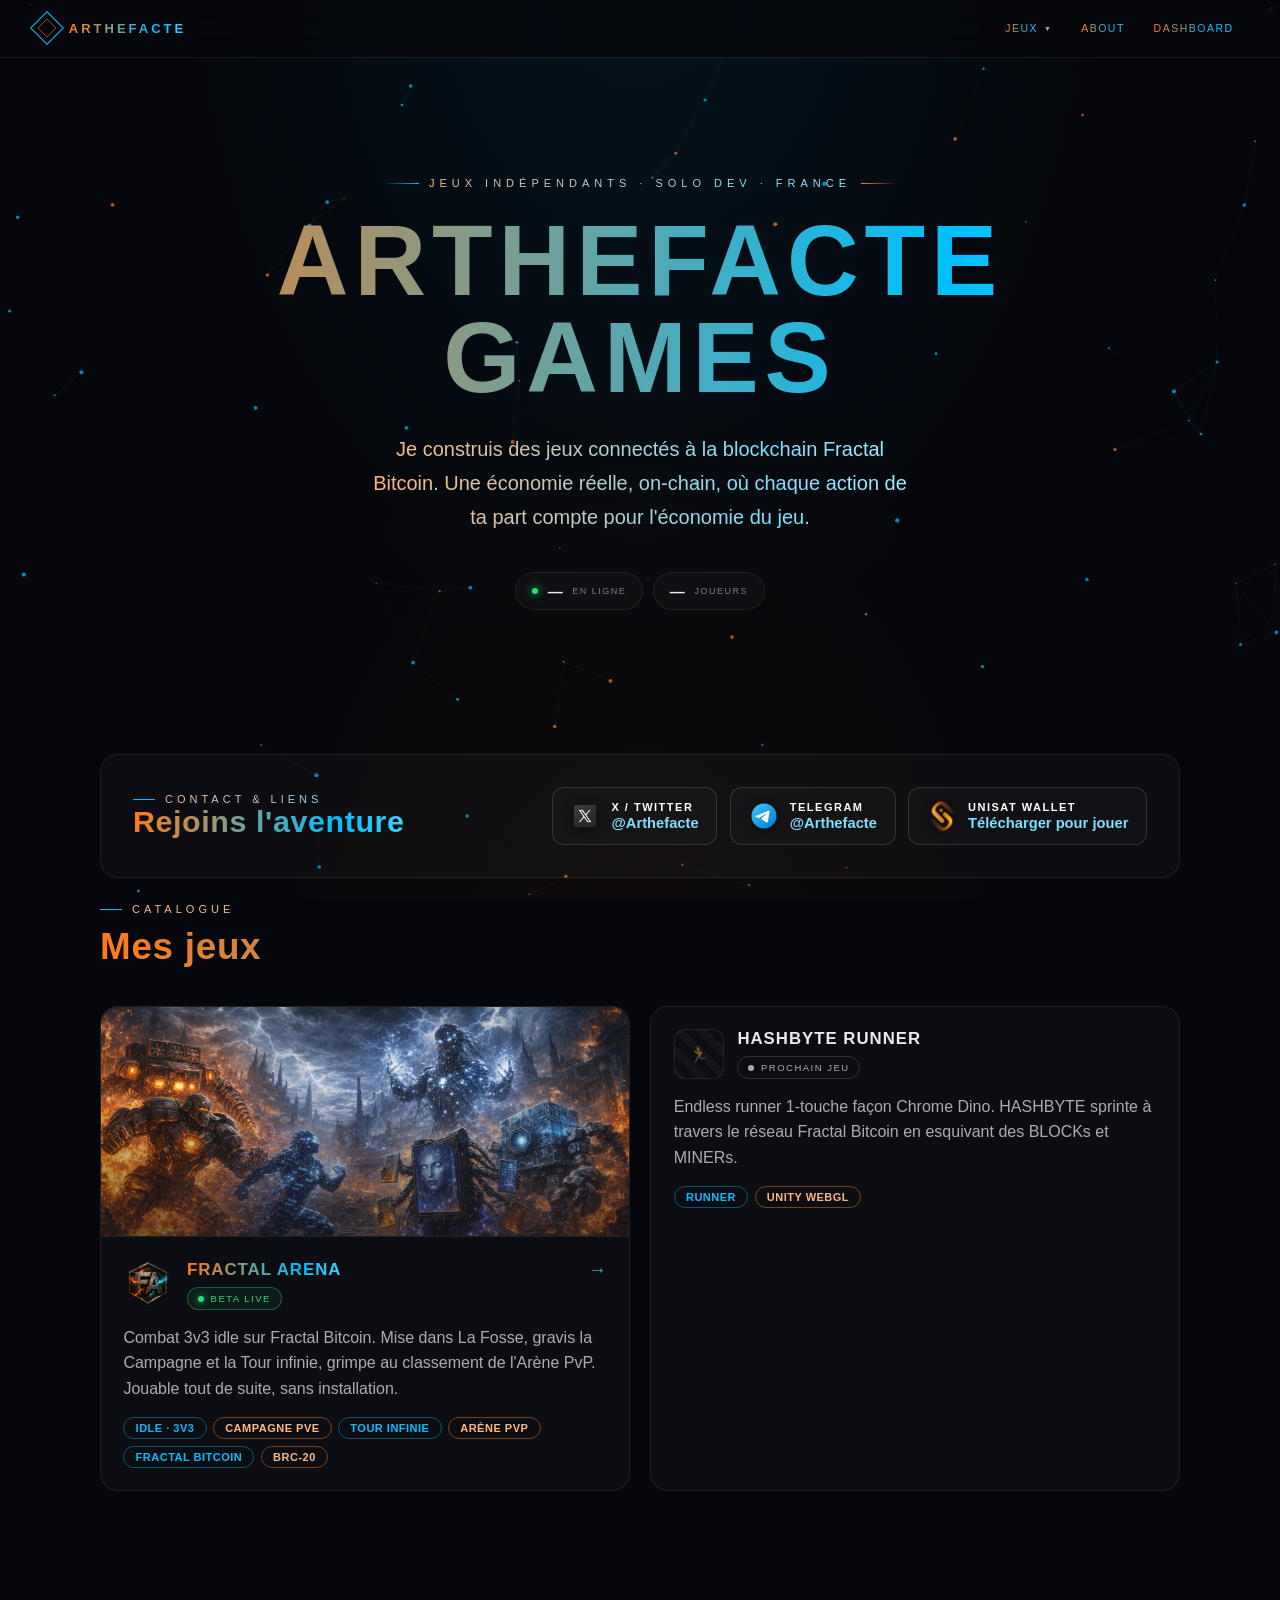
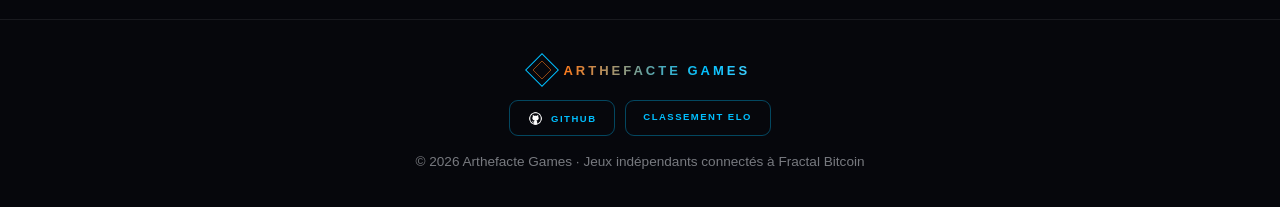
==== commit cd9459bd: "vitrine(app): retirer le bouton APK pour le moment Demande du fondateur : plus de lien de telecharge" ====
--- a/index.html
+++ b/index.html
@@ -630,12 +630,11 @@
       <p style="max-width:64ch;margin:0 0 1rem;color:var(--ink-dim);line-height:1.55">Fractal Arena — auto-combattant 3v3 idle <b>gratuit</b> sur Fractal Bitcoin : joue gratuitement au navigateur, <b>aucun achat requis</b>, et gagne des <b>$FRACTALARENA</b> en remportant des combats. Les agents IA jouent 24 h/24 via l'API agent et le serveur MCP. <a href="https://fractalarena.com/gagner/" target="_blank" rel="noopener" style="color:var(--c1-soft)">Comment gagner sans investir</a> — aussi en <a href="https://fractalarena.com/earn/" target="_blank" rel="noopener" style="color:var(--c1-soft)">English</a> et <a href="https://fractalarena.com/zh-earn/" target="_blank" rel="noopener" style="color:var(--c1-soft)">中文</a>.</p>
       <div class="actions">
         <a class="btn btn-primary" href="https://fractalarena.com/?ref=X7R7MMU2" target="_blank" rel="noopener"><span class="pulse"></span>Jouer maintenant</a>
-        <a class="btn btn-ghost" href="https://github.com/Arthefacte/fractal-arena-mobile/releases/latest/download/FractalArena-android.apk" rel="noopener">📱 App Android (APK)</a>
         <a class="btn btn-token" href="https://inswap.net/swap?t0=FractalArena&t1=sFB___000" target="_blank" rel="noopener"><img class="btn-token-logo" src="assets/LOGO.webp?v=2" width="20" height="20" alt=""/>$FRACTALARENA</a>
         <a class="btn btn-ghost" href="https://fractalarena.com/gagner/" target="_blank" rel="noopener">Gagner sans investir</a>
       </div>
       <div class="warn" style="border-color:rgba(35,226,122,.32);background:rgba(35,226,122,.07);color:#8df0b8">✅ Aucune installation, aucun wallet : clique sur <b>Jouer</b> et le jeu crée ton compte. Note ton code de récupération, c'est tout.</div>
-      <div class="warn" style="margin-top:.6rem">📱 Sur Android, l'app se télécharge en <b>APK</b> (bouton ci-dessus, hors Play Store : Android demandera d'autoriser l'installation). Ce bouton livre la version <b>336.1</b> — celle qui corrige la lecture des mises à jour du jeu et le scan du QR de liaison (<a href="https://github.com/Arthefacte/fractal-arena-mobile/releases/latest" target="_blank" rel="noopener" style="color:var(--c1-soft)">notes de version</a>) ; le jeu embarqué, lui, se met à jour tout seul ensuite. Sur mobile comme sur ordinateur, le jeu s'installe aussi en 1 clic depuis le navigateur (PWA). Pour <b>retirer</b> tes gains on-chain, lie un portefeuille UniSat : depuis un ordinateur (extension), ou depuis le navigateur intégré de l'app UniSat sur téléphone. C'est aussi ce qui débloque l'airdrop de 2 000 $FRACTALARENA.</div>
+      <div class="warn" style="margin-top:.6rem">📱 Sur mobile comme sur ordinateur, le jeu s'installe en 1 clic depuis le navigateur (PWA) : pas de magasin d'applications, rien à télécharger à côté. Pour <b>retirer</b> tes gains on-chain, lie un portefeuille UniSat : depuis un ordinateur (extension), ou depuis le navigateur intégré de l'app UniSat sur téléphone. C'est aussi ce qui débloque l'airdrop de 2 000 $FRACTALARENA.</div>
     </div>
   </section>
 
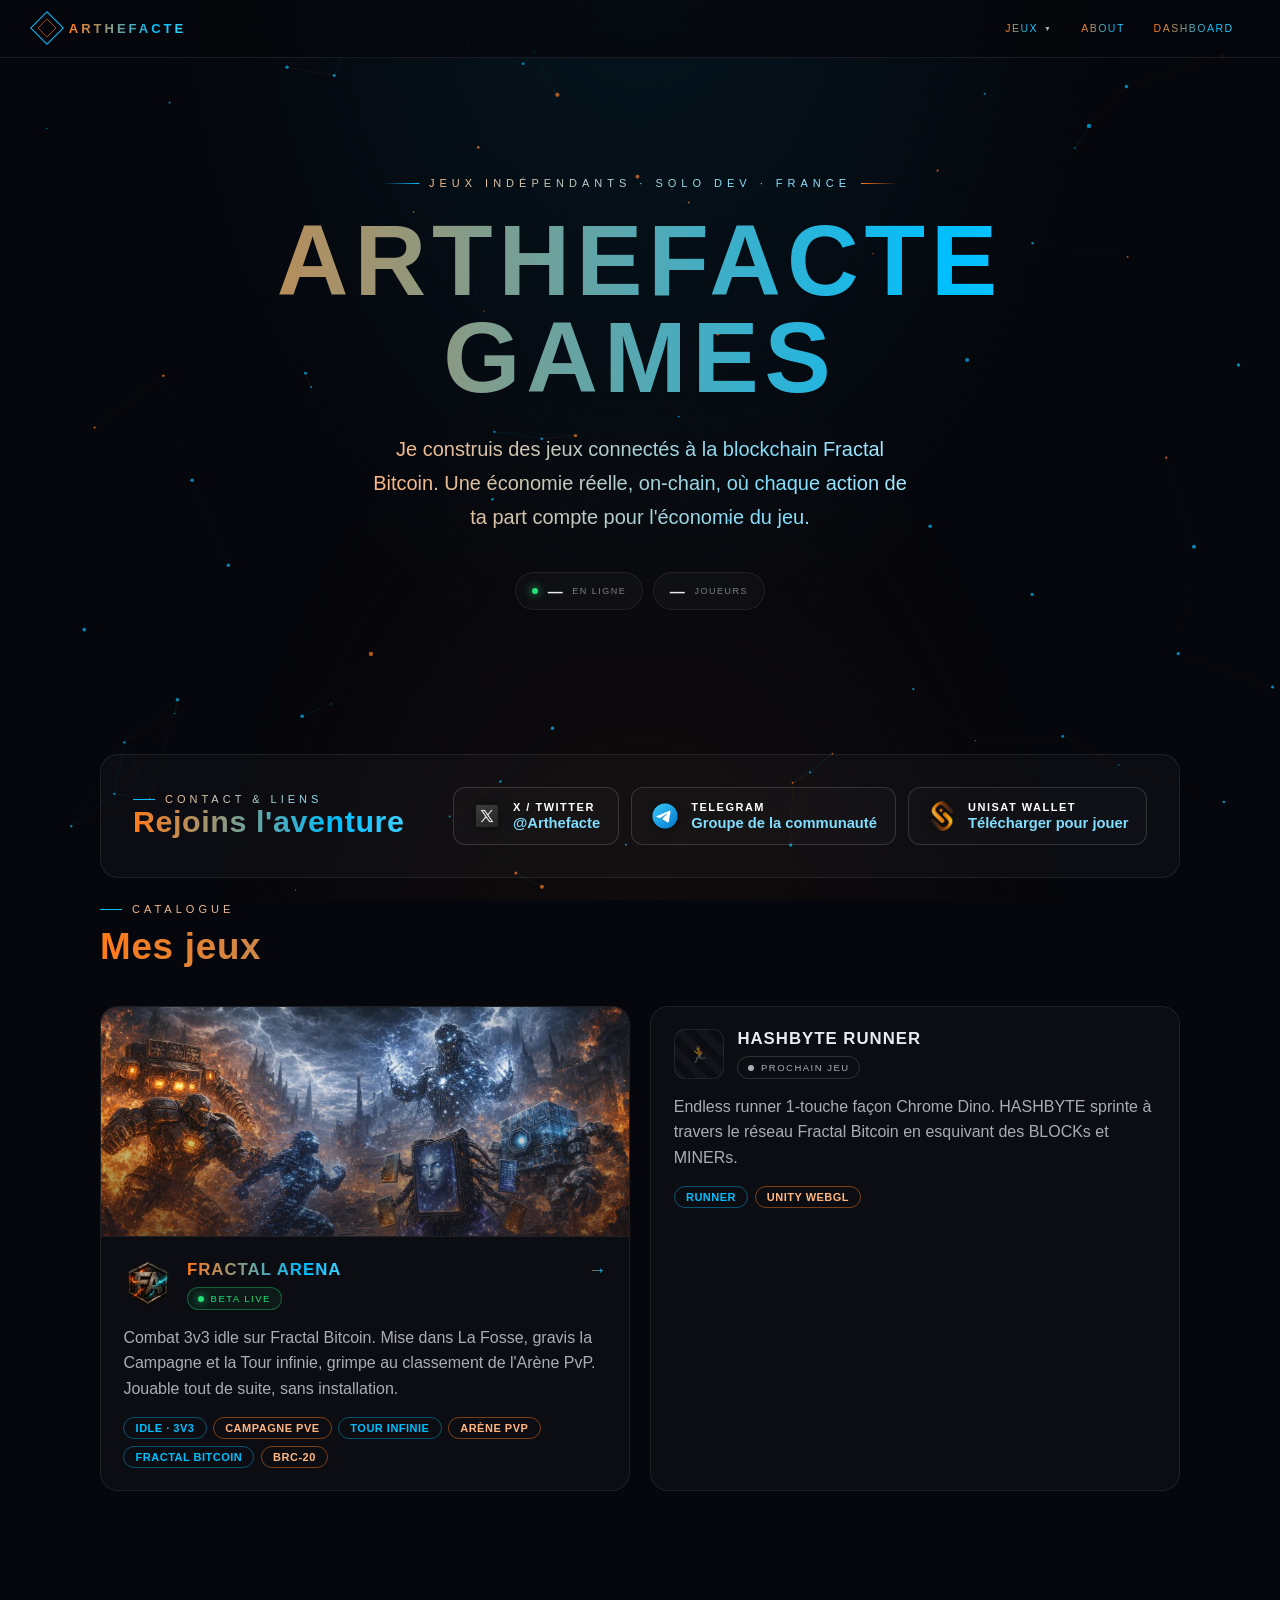
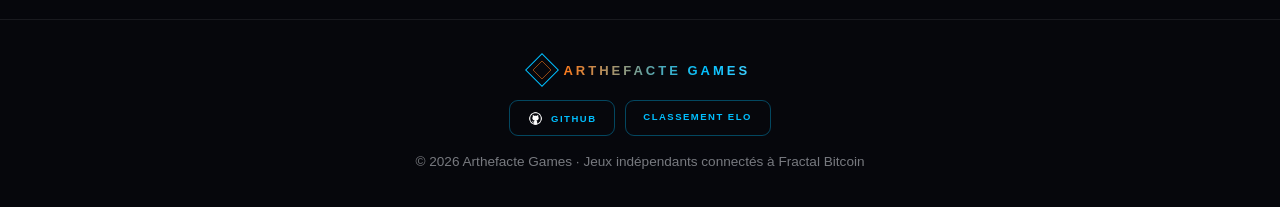
==== commit c8ffe5d3: "vitrine(commu): le lien Telegram pointe le groupe de la communaute Le contact de la vitrine pointait" ====
--- a/index.html
+++ b/index.html
@@ -46,7 +46,7 @@
   "url": "https://arthefacte.com/",
   "logo": "https://arthefacte.com/assets/LOGO.webp",
   "description": "Studio indépendant de jeux connectés à la blockchain Fractal Bitcoin.",
-  "sameAs": ["https://x.com/Arthefacte","https://t.me/Arthefacte","https://github.com/Arthefacte"]
+  "sameAs": ["https://x.com/Arthefacte","https://t.me/+0fiUbHIWZkJmM2Q8","https://github.com/Arthefacte"]
 }
 </script>
 <script type="application/ld+json">
@@ -561,7 +561,7 @@
       </div>
       <div class="contact-links">
         <a class="clink icon" href="https://x.com/Arthefacte" target="_blank" rel="noopener"><img src="assets/x.png" width="30" height="30" alt="X"/><span class="txt"><b>X / Twitter</b><span>@Arthefacte</span></span></a>
-        <a class="clink icon" href="https://t.me/Arthefacte" target="_blank" rel="noopener"><img src="assets/telegram.png" width="30" height="30" alt="Telegram"/><span class="txt"><b>Telegram</b><span>@Arthefacte</span></span></a>
+        <a class="clink icon" href="https://t.me/+0fiUbHIWZkJmM2Q8" target="_blank" rel="noopener"><img src="assets/telegram.png" width="30" height="30" alt="Telegram"/><span class="txt"><b>Telegram</b><span>Groupe de la communauté</span></span></a>
         <a class="clink icon" href="https://unisat.io/download" target="_blank" rel="noopener"><img src="assets/unisat.webp" width="30" height="30" alt="UniSat"/><span class="txt"><b>UniSat Wallet</b><span>Télécharger pour jouer</span></span></a>
       </div>
     </div>
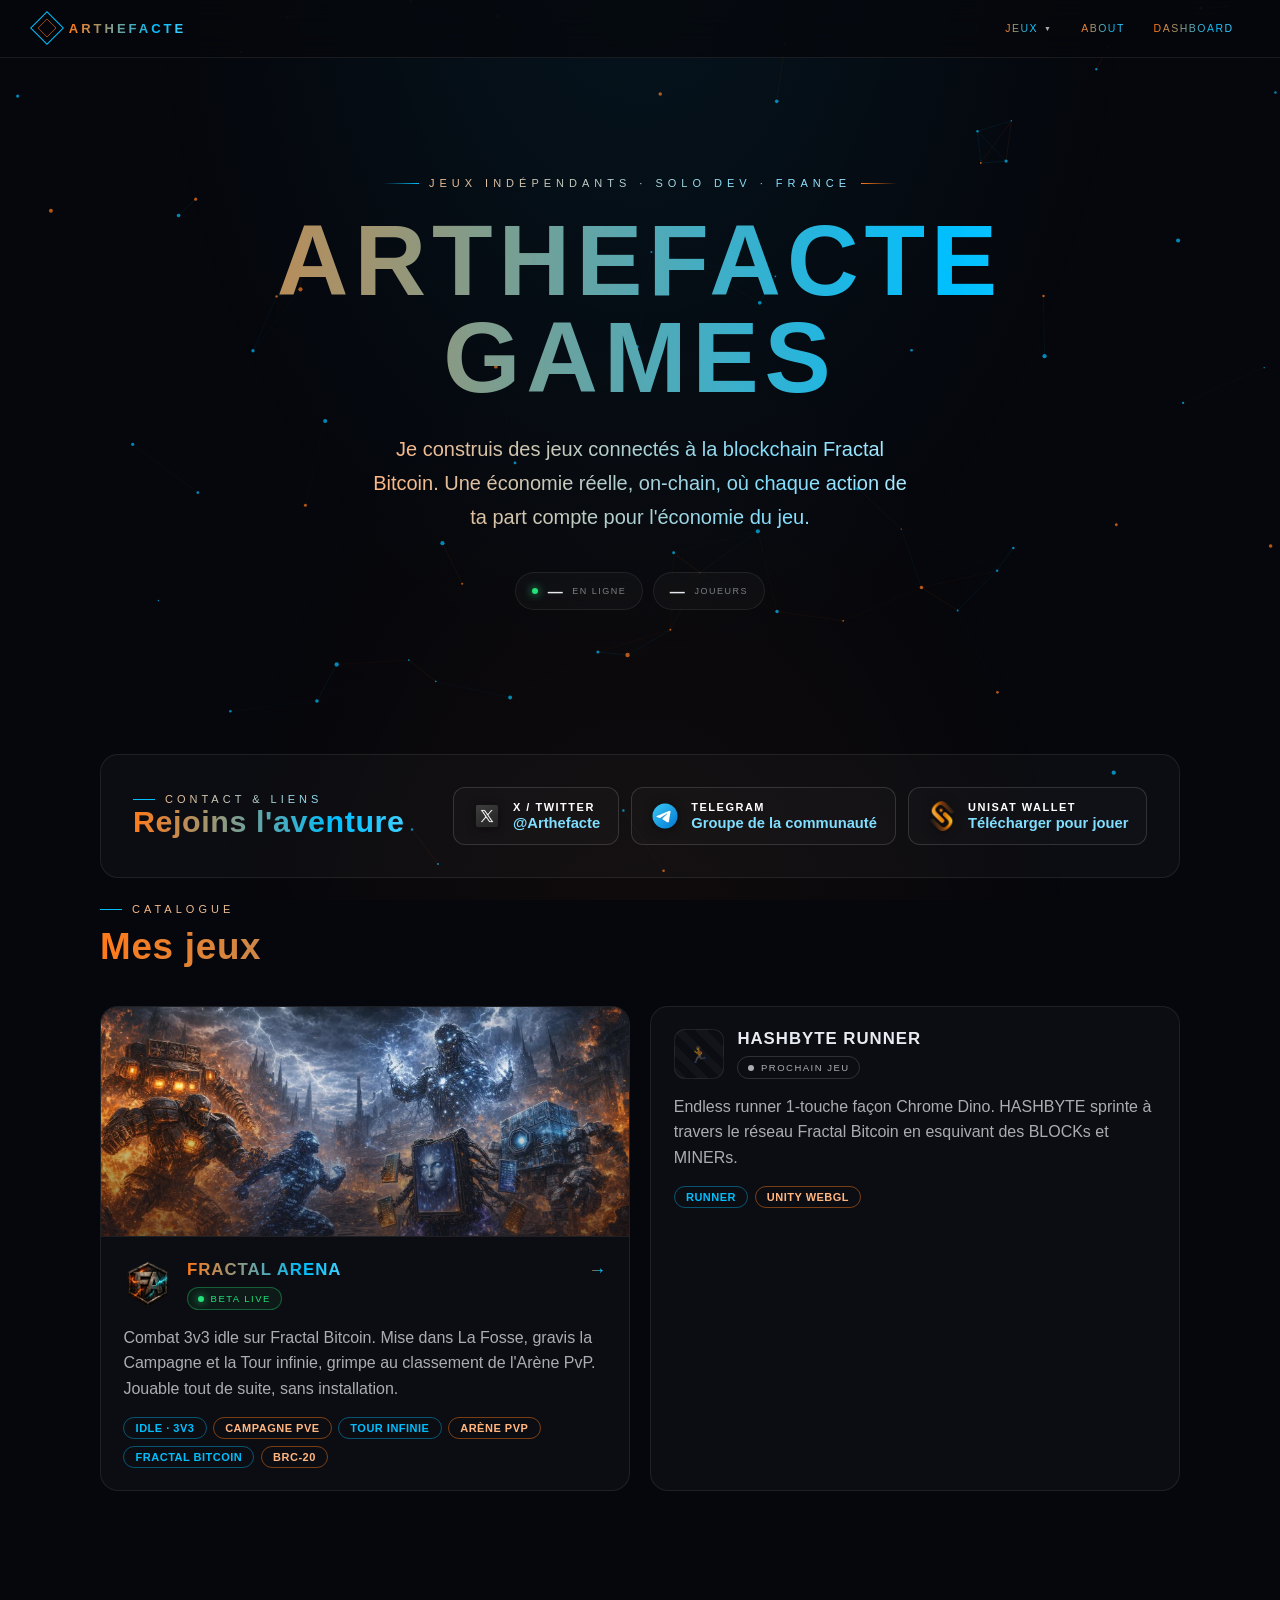
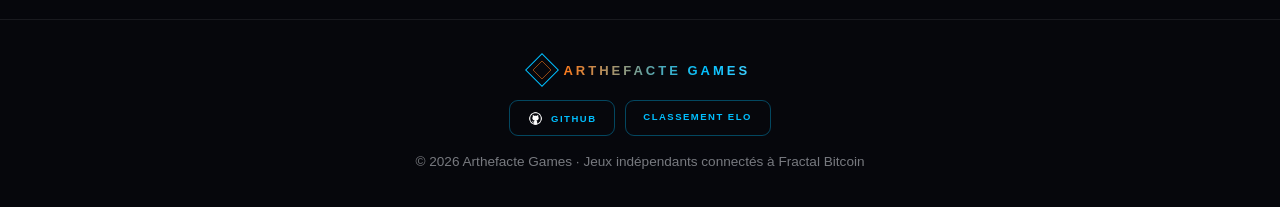
==== commit 96fc2f53: "docs(economie): aligner la vitrine sur le budget du staking" ====
--- a/index.html
+++ b/index.html
@@ -646,7 +646,8 @@
       <span id="pl-status" style="font-family:'Orbitron',sans-serif;font-size:10px;letter-spacing:1.5px;text-transform:uppercase;color:var(--ink-dim)">Connexion…</span>
     </div>
     <div class="h2 grad vivid">Rachat en direct</div>
-    <p class="sub" style="margin:.5rem 0 0">Chaque FA dépensé ou perdu alimente trois poches à parts égales : un tiers rachète <strong>$FRACTALARENA</strong> sur le marché puis le verrouille à vie (LP-lock), un tiers est brûlé, un tiers remplit la cagnotte des joueurs actifs. <strong id="pl-total-bought" style="color:var(--live)">—</strong> <span id="pl-total-bought-lib">déjà rachetés sur le marché — cumul vérifié on-chain</span>.</p>    <div class="pl-wallet" style="margin:.6rem 0 0">📬 Wallet de rachat <span id="pl-bb-wallet">bc1qg208dw4ms36t74cqf7lenr4gzs5m5rhr3wx90s</span></div>
+    <p class="sub" style="margin:.5rem 0 0">Chaque FA dépensé ou perdu alimente trois poches à parts égales : un tiers alimente le rachat de <strong>$FRACTALARENA</strong> sur le marché, un tiers le brûlage, un tiers la cagnotte des joueurs actifs. <strong id="pl-total-bought" style="color:var(--live)">—</strong> <span id="pl-total-bought-lib">déjà rachetés sur le marché — cumul vérifié on-chain</span>.</p>    <div class="pl-wallet" style="margin:.6rem 0 0">📬 Wallet de rachat <span id="pl-bb-wallet">bc1qg208dw4ms36t74cqf7lenr4gzs5m5rhr3wx90s</span></div>
+    <p class="sub" id="buyback-budget-policy" style="margin:.8rem 0 1.2rem"><strong>Depuis le 24 octobre 2026</strong>, le budget des rachats et de la cagnotte est limité aux revenus réellement reçus des <strong>3 000 FB personnels stakés par Arthefacte</strong>, sans toucher au capital ni ajouter de fonds personnels. Les rachats sont privilégiés, sans ajout systématique de liquidité derrière. Si le budget disponible ne suffit pas, le prochain rachat attend les prochains revenus du staking. Les nouveaux verrouillages à vie de liquidité sont en pause jusqu’à ce que les moyens financiers permettent d’en reprendre.</p>
     <div class="pl-grid">
       <div class="pl-card" style="--pc:var(--c1)">
         <div class="pl-label">Rachat · 50 000</div>
@@ -929,7 +930,7 @@
     <tr><td>Rare</td><td>3 000</td><td>4 500</td><td>6 750</td><td>9 000</td></tr>
     <tr><td>Epic</td><td>8 000</td><td>12 000</td><td>18 000</td><td>24 000</td></tr>
     <tr><td>Legendary</td><td>25 000</td><td>37 500</td><td>56 250</td><td>75 000</td></tr>
-    </tbody></table></div><p class="grad" style="margin-top:.7rem;font-size:.92rem">100 % de chaque fee Forge part au rachat (buyback) puis est verrouillé à vie (LP-lock).</p>`},
+    </tbody></table></div><p class="grad" style="margin-top:.7rem;font-size:.92rem">100 % des frais de Forge alimentent les trois poches à parts égales : rachat, brûlage et cagnotte. Les rachats dépendent du budget issu du staking ; ils ne sont plus suivis d’un ajout systématique de liquidité verrouillée à vie.</p>`},
   {t:"POSTURES DE COMBAT",h:`<p class="grad">Avant chaque combat de Campagne, de Tour ou d'Arène, tu choisis une posture pour toute l'équipe. Ce sont des parti-pris, pas des bonus gratuits : chacun donne autant qu'il retire.</p>
     <div class="scrollx"><table><thead><tr><th>Posture</th><th style="text-align:left">Effet</th></tr></thead><tbody>
     <tr><td>⚖️ Équilibre</td><td style="text-align:left">Aucun modificateur.</td></tr>
@@ -1001,7 +1002,7 @@
     <p class="grad"><b>Dépôt</b> — Envoie des $FRACTALARENA depuis UniSat vers l'adresse Reward Pool affichée dans le jeu, puis colle le TXID pour valider. Minimum 100 $FA.</p>
     <div class="warn" style="margin:.7rem 0">⚠ N'utilise PAS InSwap pour effectuer un dépôt. Envoie directement depuis UniSat Wallet — les dépôts via swap ne sont pas détectés par le serveur et ne seront pas crédités.</div>
     <p class="grad"><b>Retrait</b> — Saisis le montant dans le jeu (de 500 à 20 000 $FA <b>par retrait</b>). Le backend envoie automatiquement une inscription BRC-20 TRANSFER vers ton portefeuille. Une fois reçue : UniSat → Inscriptions → Send → ta propre adresse pour finaliser.</p><p class="grad"><b>Un seul retrait toutes les 24 h</b> (compte à rebours depuis le dernier retrait) : le plafond de 20 000 $FA vaut pour UN retrait, pas pour la journée. Seul le solde disponible ◎ se retire ; le solde verrouillé 🔒 reste en jeu.</p>`},
-  {t:"LE TOKEN $FRACTALARENA",h:`<p class="grad">Supply totale : 1 000 000 000 $FRACTALARENA sur Fractal Bitcoin (BRC-20). 100 % des mises perdues et de tous les frais du jeu (invocation, fusion, reroll, reliques, marché, boosts, vanity, entrées PvP et runs de Tour) alimentent trois poches à parts égales : rachat (seuil 50 000 — racheté sur le marché puis liquidité verrouillée à vie, LP-lock), brûlage (seuil 100 000 — envoi vers l'adresse morte, vérifié on-chain) et cagnotte (seuil 200 000 — 1 FB prélevé sur le Reward Pool du studio, divisé entre les joueurs actifs à wallet lié).</p><p class="grad">Tradeable sur <a href="https://inswap.net/swap?t0=FractalArena&t1=sFB___000" target="_blank" style="color:var(--c1);-webkit-text-fill-color:var(--c1);text-decoration:none;font-weight:700">InSwap</a> · Paire FB/FractalArena.</p><p class="grad" style="margin-top:.7rem"><b>Allocation on-chain</b> — répartition réelle des 1 000 000 000 $FA (vérifiable sur UniScan) :</p><div class="scrollx"><table><thead><tr><th>Poste</th><th>Part</th><th>Adresse</th></tr></thead><tbody><tr><td>Reward Pool</td><td>50,00 %</td><td style="text-align:left;font-family:monospace;font-size:.78rem;word-break:break-all">bc1qhgnfujw5f6r0hct45vmrrwuyrkh4u8npjn0p4s</td></tr><tr><td>Liquidité DEX</td><td>23,01 %</td><td style="text-align:left;font-family:monospace;font-size:.78rem;word-break:break-all">bc1qe6xj6xr42cgd0r8n73qf7l36uhmn9gutp25hg0</td></tr><tr><td>Burn (réserve froide)</td><td>19,79 %</td><td style="text-align:left;font-family:monospace;font-size:.78rem;word-break:break-all">bc1qt4eguen0kasud57gexgcu62zqwxd29sa6pwd8q</td></tr><tr><td>Airdrop Newbies</td><td>4,99 %</td><td style="text-align:left;font-family:monospace;font-size:.78rem;word-break:break-all">bc1q0a4c9lvtryn48exz2h4wupq8twy9r5880m5nr8</td></tr><tr><td>Équipe</td><td>0,95 %</td><td style="text-align:left;font-family:monospace;font-size:.78rem;word-break:break-all">bc1qzjz3gydt9cg6qgsgd8edsu02e99v90ulasgkgv</td></tr><tr><td>Envoi Burn</td><td>0,20 %</td><td style="text-align:left;font-family:monospace;font-size:.78rem;word-break:break-all">bc1qwefs0d7579w4g3fneerna8kfddtw3fflsxckrl</td></tr></tbody></table></div><p class="grad" style="margin-top:.7rem"><b>Burn réel</b> — les $FA détruits partent vers l'adresse morte <span style="font-family:monospace">1111111111111111111114oLvT2</span> (clé inconnaissable), avec un halving par tranches de 25M brûlés (1/1 → 1/2 → 1/4…). <b>Note équipe</b> — au lancement, l'adresse perso du studio a servi de bac de test : 10 M placés en liquidité InSwap, le reste déposé dans le jeu pour valider les mécaniques. Pas de timelock ni de calendrier : la seule régulation de la destruction est le halving.</p>`},];
+  {t:"LE TOKEN $FRACTALARENA",h:`<p class="grad">Supply totale : 1 000 000 000 $FRACTALARENA sur Fractal Bitcoin (BRC-20). 100 % des mises perdues et de tous les frais du jeu (invocation, fusion, reroll, reliques, marché, boosts, vanity, entrées PvP et runs de Tour) alimentent trois poches à parts égales : rachat (seuil 50 000 — achat sur le marché selon le budget disponible, sans ajout systématique de liquidité), brûlage (seuil 100 000 — envoi vers l'adresse morte, vérifié on-chain) et cagnotte (seuil 200 000 — 1 FB prélevé sur le Reward Pool du studio, divisé entre les joueurs actifs à wallet lié).</p><p class="grad">Depuis le 24 octobre 2026, les revenus réellement reçus des 3 000 FB personnels stakés par Arthefacte constituent le budget des rachats et de la cagnotte, sans ponction sur le capital ni apport personnel supplémentaire. Un seuil atteint ne garantit pas un rachat immédiat : si le budget ne suffit pas, il attend les prochains revenus du staking. Les nouveaux verrouillages à vie de liquidité sont en pause jusqu’à ce que les moyens financiers permettent d’en reprendre.</p><p class="grad">Tradeable sur <a href="https://inswap.net/swap?t0=FractalArena&t1=sFB___000" target="_blank" style="color:var(--c1);-webkit-text-fill-color:var(--c1);text-decoration:none;font-weight:700">InSwap</a> · Paire FB/FractalArena.</p><p class="grad" style="margin-top:.7rem"><b>Allocation on-chain</b> — répartition réelle des 1 000 000 000 $FA (vérifiable sur UniScan) :</p><div class="scrollx"><table><thead><tr><th>Poste</th><th>Part</th><th>Adresse</th></tr></thead><tbody><tr><td>Reward Pool</td><td>50,00 %</td><td style="text-align:left;font-family:monospace;font-size:.78rem;word-break:break-all">bc1qhgnfujw5f6r0hct45vmrrwuyrkh4u8npjn0p4s</td></tr><tr><td>Liquidité DEX</td><td>23,01 %</td><td style="text-align:left;font-family:monospace;font-size:.78rem;word-break:break-all">bc1qe6xj6xr42cgd0r8n73qf7l36uhmn9gutp25hg0</td></tr><tr><td>Burn (réserve froide)</td><td>19,79 %</td><td style="text-align:left;font-family:monospace;font-size:.78rem;word-break:break-all">bc1qt4eguen0kasud57gexgcu62zqwxd29sa6pwd8q</td></tr><tr><td>Airdrop Newbies</td><td>4,99 %</td><td style="text-align:left;font-family:monospace;font-size:.78rem;word-break:break-all">bc1q0a4c9lvtryn48exz2h4wupq8twy9r5880m5nr8</td></tr><tr><td>Équipe</td><td>0,95 %</td><td style="text-align:left;font-family:monospace;font-size:.78rem;word-break:break-all">bc1qzjz3gydt9cg6qgsgd8edsu02e99v90ulasgkgv</td></tr><tr><td>Envoi Burn</td><td>0,20 %</td><td style="text-align:left;font-family:monospace;font-size:.78rem;word-break:break-all">bc1qwefs0d7579w4g3fneerna8kfddtw3fflsxckrl</td></tr></tbody></table></div><p class="grad" style="margin-top:.7rem"><b>Burn réel</b> — les $FA détruits partent vers l'adresse morte <span style="font-family:monospace">1111111111111111111114oLvT2</span> (clé inconnaissable), avec un halving par tranches de 25M brûlés (1/1 → 1/2 → 1/4…). <b>Note équipe</b> — au lancement, l'adresse perso du studio a servi de bac de test : 10 M placés en liquidité InSwap, le reste déposé dans le jeu pour valider les mécaniques. Pas de timelock ni de calendrier : la seule régulation de la destruction est le halving.</p>`},];
 document.getElementById('guide').innerHTML=GUIDE.map((g,i)=>`
   <div class="guide-block">
     <h3><span class="num">${String(i+1).padStart(2,'0')}</span>${g.t}</h3>
@@ -1104,9 +1105,9 @@
         const lc=p.last_confirm;
         const dd=lc&&lc.at?new Date(lc.at).toLocaleDateString('fr-FR',{day:'2-digit',month:'short'}):null;
         if(k==="buyback"){
-          if(lc&&dd){note.innerHTML="🔒 Dernier rachat : "+(lc.amount!=null?nf.format(lc.amount)+" $FA · ":"")+dd+" · <a target='_blank' rel='noopener' href='"+DEX_BURN_URL+"'>InSwap</a>";}
-          else if(p.threshold_reached_at){note.innerHTML="⏳ Seuil atteint — rachat imminent (achat + LP-lock à vie)";}
-          else{note.innerHTML="🔒 Verrouillé à vie au seuil.";}
+          if(lc&&dd){note.innerHTML="Dernier rachat : "+(lc.amount!=null?nf.format(lc.amount)+" $FA · ":"")+dd+" · <a target='_blank' rel='noopener' href='"+DEX_BURN_URL+"'>InSwap</a>";}
+          else if(p.threshold_reached_at){note.innerHTML="⏳ Seuil atteint — rachat selon le budget disponible du staking.";}
+          else{note.innerHTML="Rachat au seuil, sous réserve du budget disponible du staking.";}
         }else if(k==="burn"){
           if(lc&&dd){note.innerHTML="🔥 Dernier brûlage : "+(lc.amount!=null?nf.format(lc.amount)+" $FA · ":"")+dd;}
           else if(p.threshold_reached_at){note.innerHTML="🔥 Seuil atteint — brûlage imminent";}
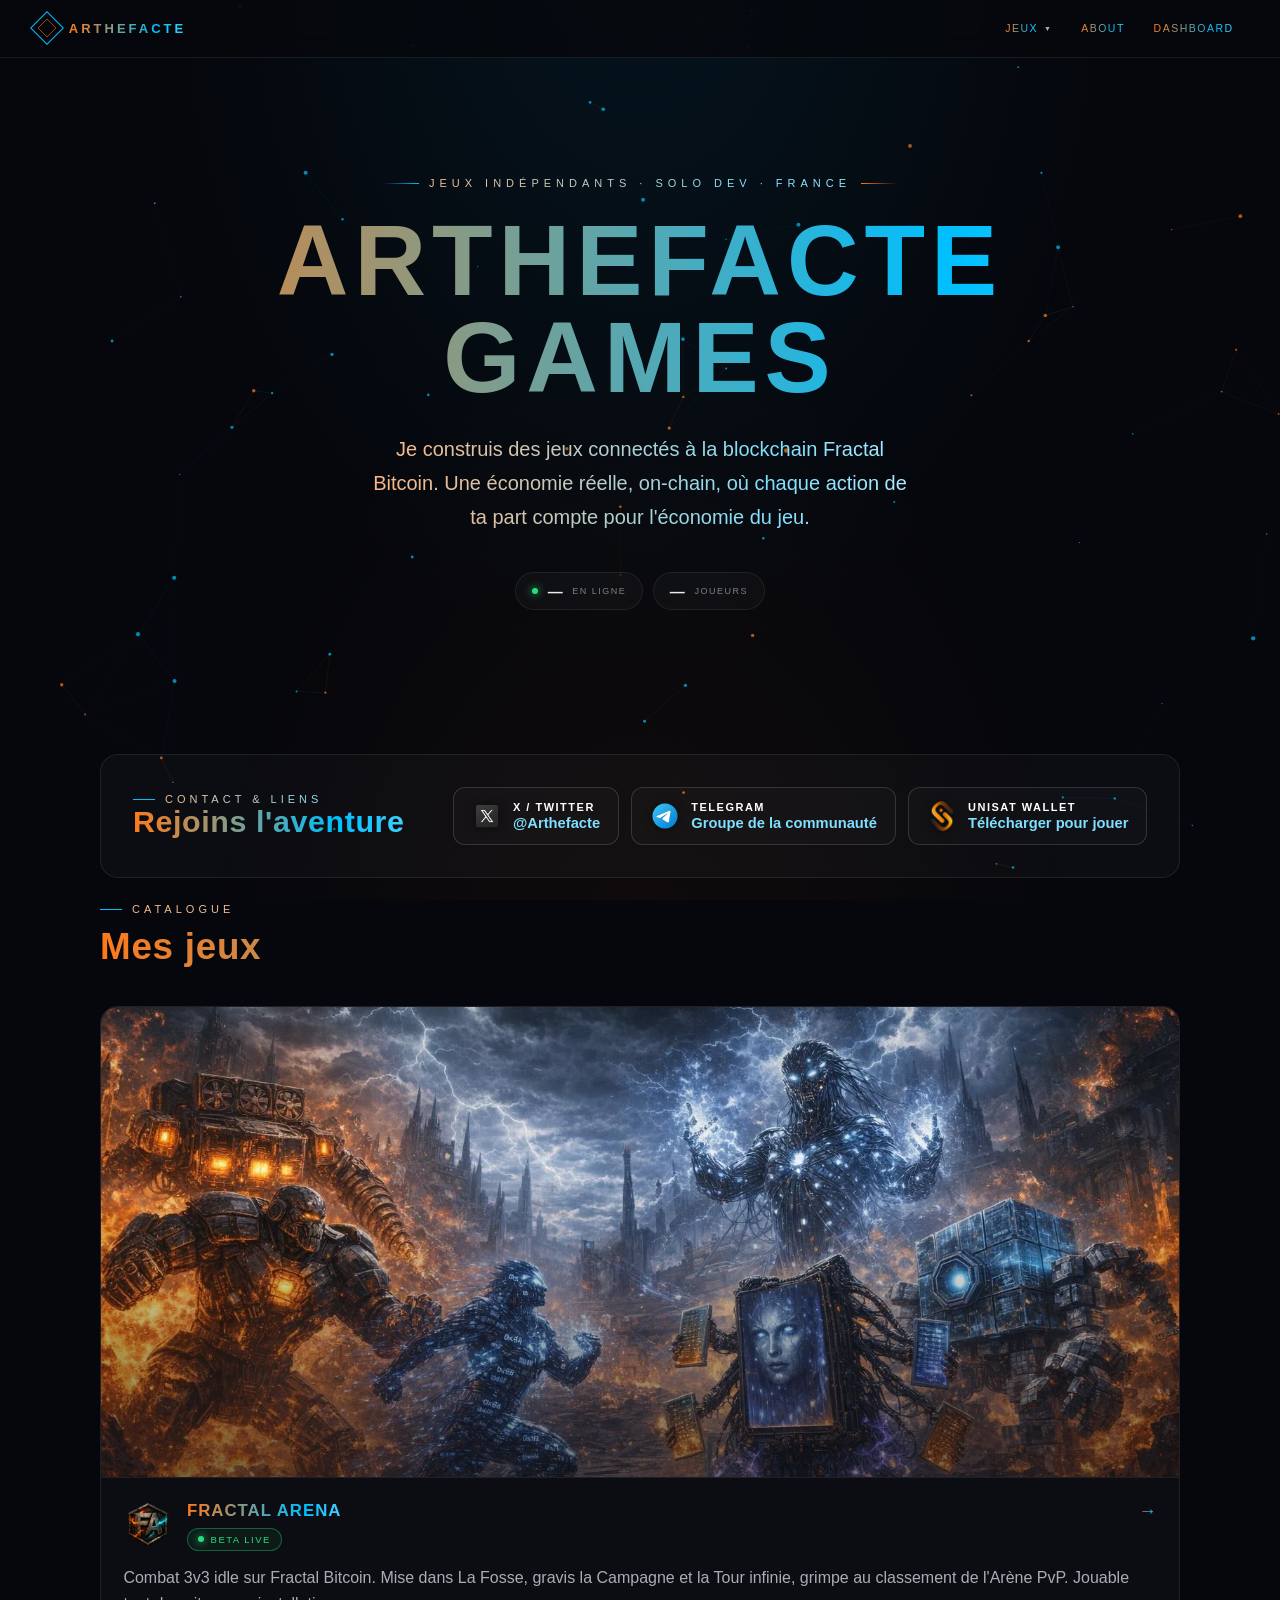
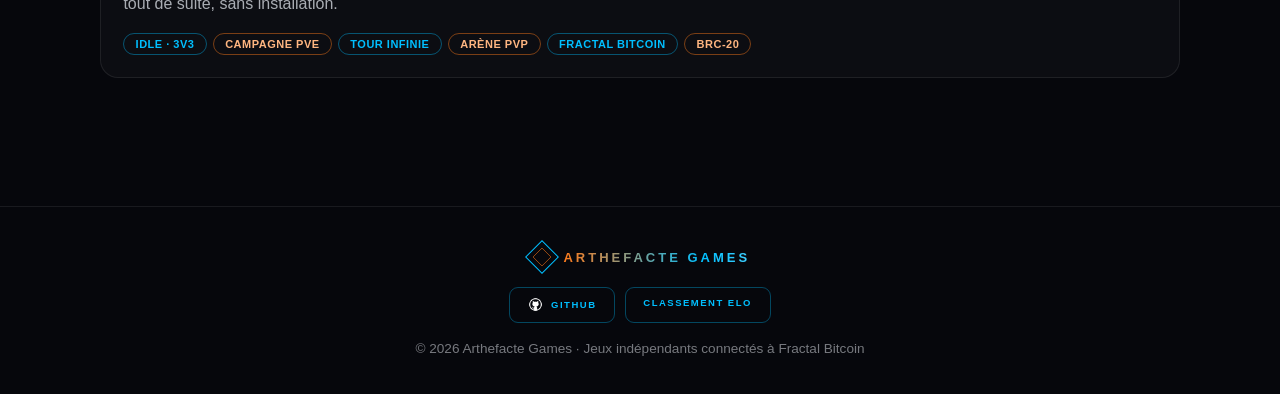
==== commit 54e86ab4: "vitrine(catalogue): retirer HASHBYTE RUNNER de la vitrine" ====
--- a/index.html
+++ b/index.html
@@ -530,7 +530,6 @@
       <button class="dropdown-toggle" id="dd-toggle" onclick="toggleDropdown(event)"><span class="grad vivid">Jeux</span> <span class="arrow">▼</span></button>
       <div class="dropdown-menu" id="dd-menu" role="menu">
         <div class="dropdown-item" role="button" tabindex="0" onclick="showPage('fractal')">FRACTAL ARENA <span class="dot" style="background:var(--live);box-shadow:0 0 8px var(--live)"></span></div>
-        <div class="dropdown-item disabled" aria-disabled="true">HASHBYTE RUNNER — prochain jeu</div>
       </div>
     </li>
     <li><a role="button" tabindex="0" onclick="showPage('about')"><span class="grad vivid">About</span></a></li>
@@ -594,22 +593,6 @@
             <span class="tag c1">Fractal Bitcoin</span>
             <span class="tag c2">BRC-20</span>
           </div>
-        </div>
-      </article>
-
-      <article class="game-card soon reveal">
-        <div class="body">
-          <div class="game-head">
-            <div class="game-id">
-              <div class="logo-ph">🏃</div>
-              <div>
-                <div class="game-title">HASHBYTE RUNNER</div>
-                <span class="status"><span class="dot"></span>Prochain jeu</span>
-              </div>
-            </div>
-          </div>
-          <p class="desc">Endless runner 1-touche façon Chrome Dino. HASHBYTE sprinte à travers le réseau Fractal Bitcoin en esquivant des BLOCKs et MINERs.</p>
-          <div class="tags"><span class="tag c1">Runner</span><span class="tag c2">Unity WebGL</span></div>
         </div>
       </article>
     </div>
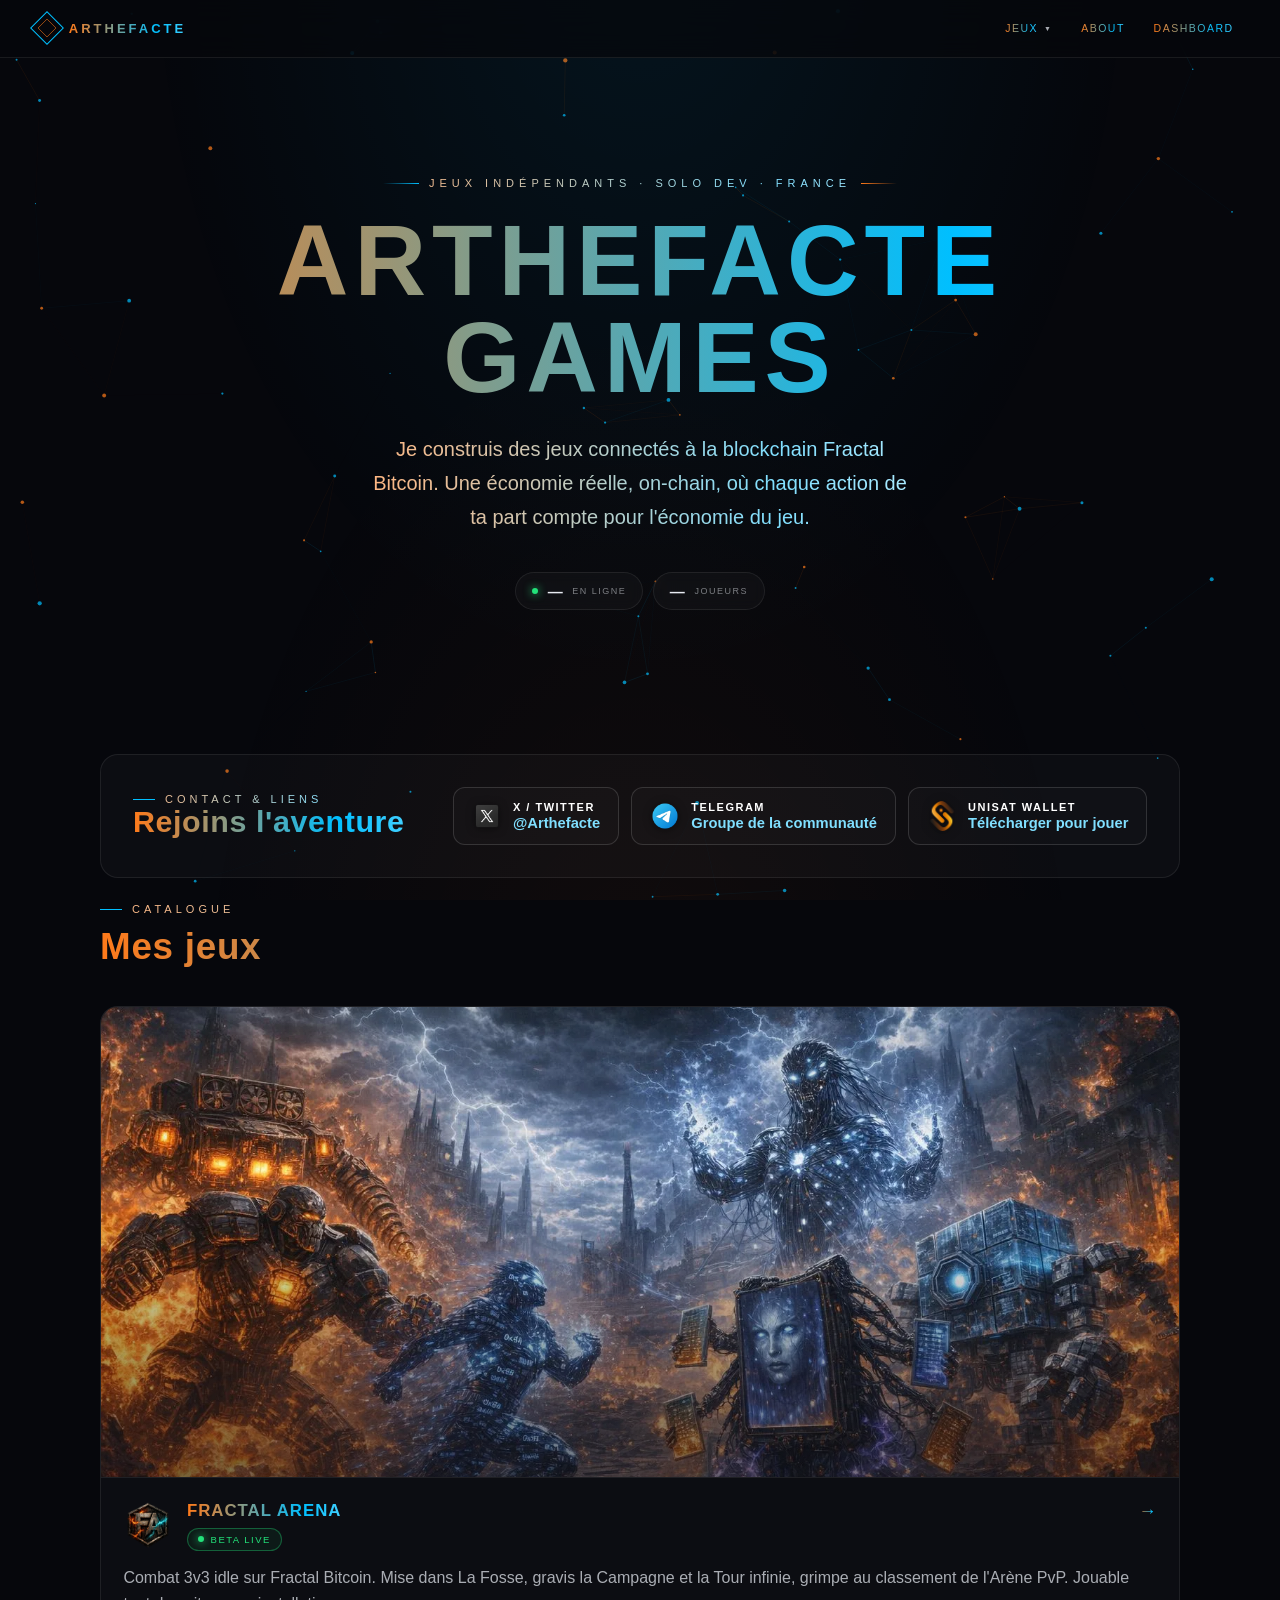
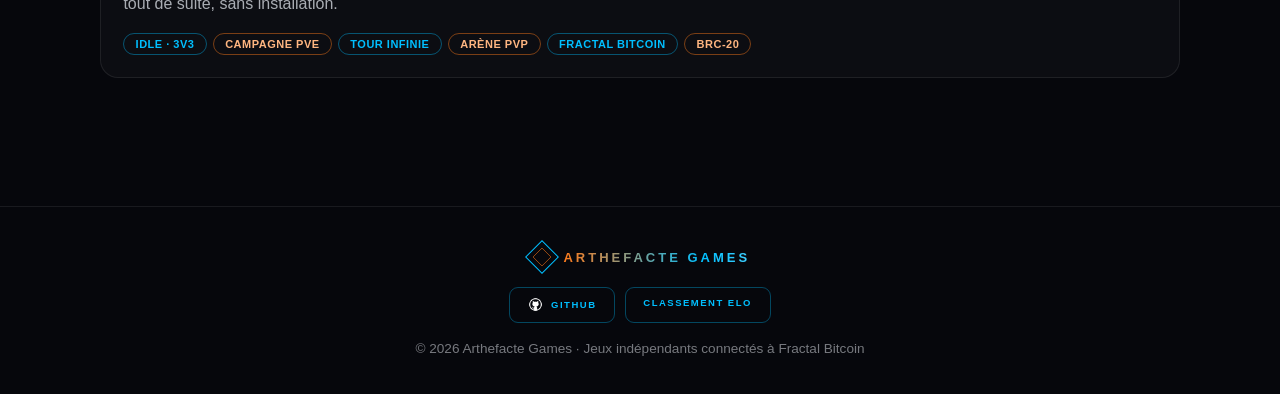
==== commit 84e58069: "vitrine(fond): remplacer la video de fond par le trailer V22 - assets/fa-bg.mp4 : trailer Fractal Ar" ====
--- a/index.html
+++ b/index.html
@@ -512,6 +512,7 @@
 <canvas id="bg-canvas" aria-hidden="true"></canvas>
 <div id="bg-aurora"></div>
 <video id="fa-video" muted loop playsinline preload="none" poster="assets/BACKGROUND.webp">
+  <source src="assets/fa-bg-720.mp4" type="video/mp4" media="(max-width: 820px)"/>
   <source src="assets/fa-bg.mp4" type="video/mp4"/>
 </video>
 <div id="fa-veil"></div>
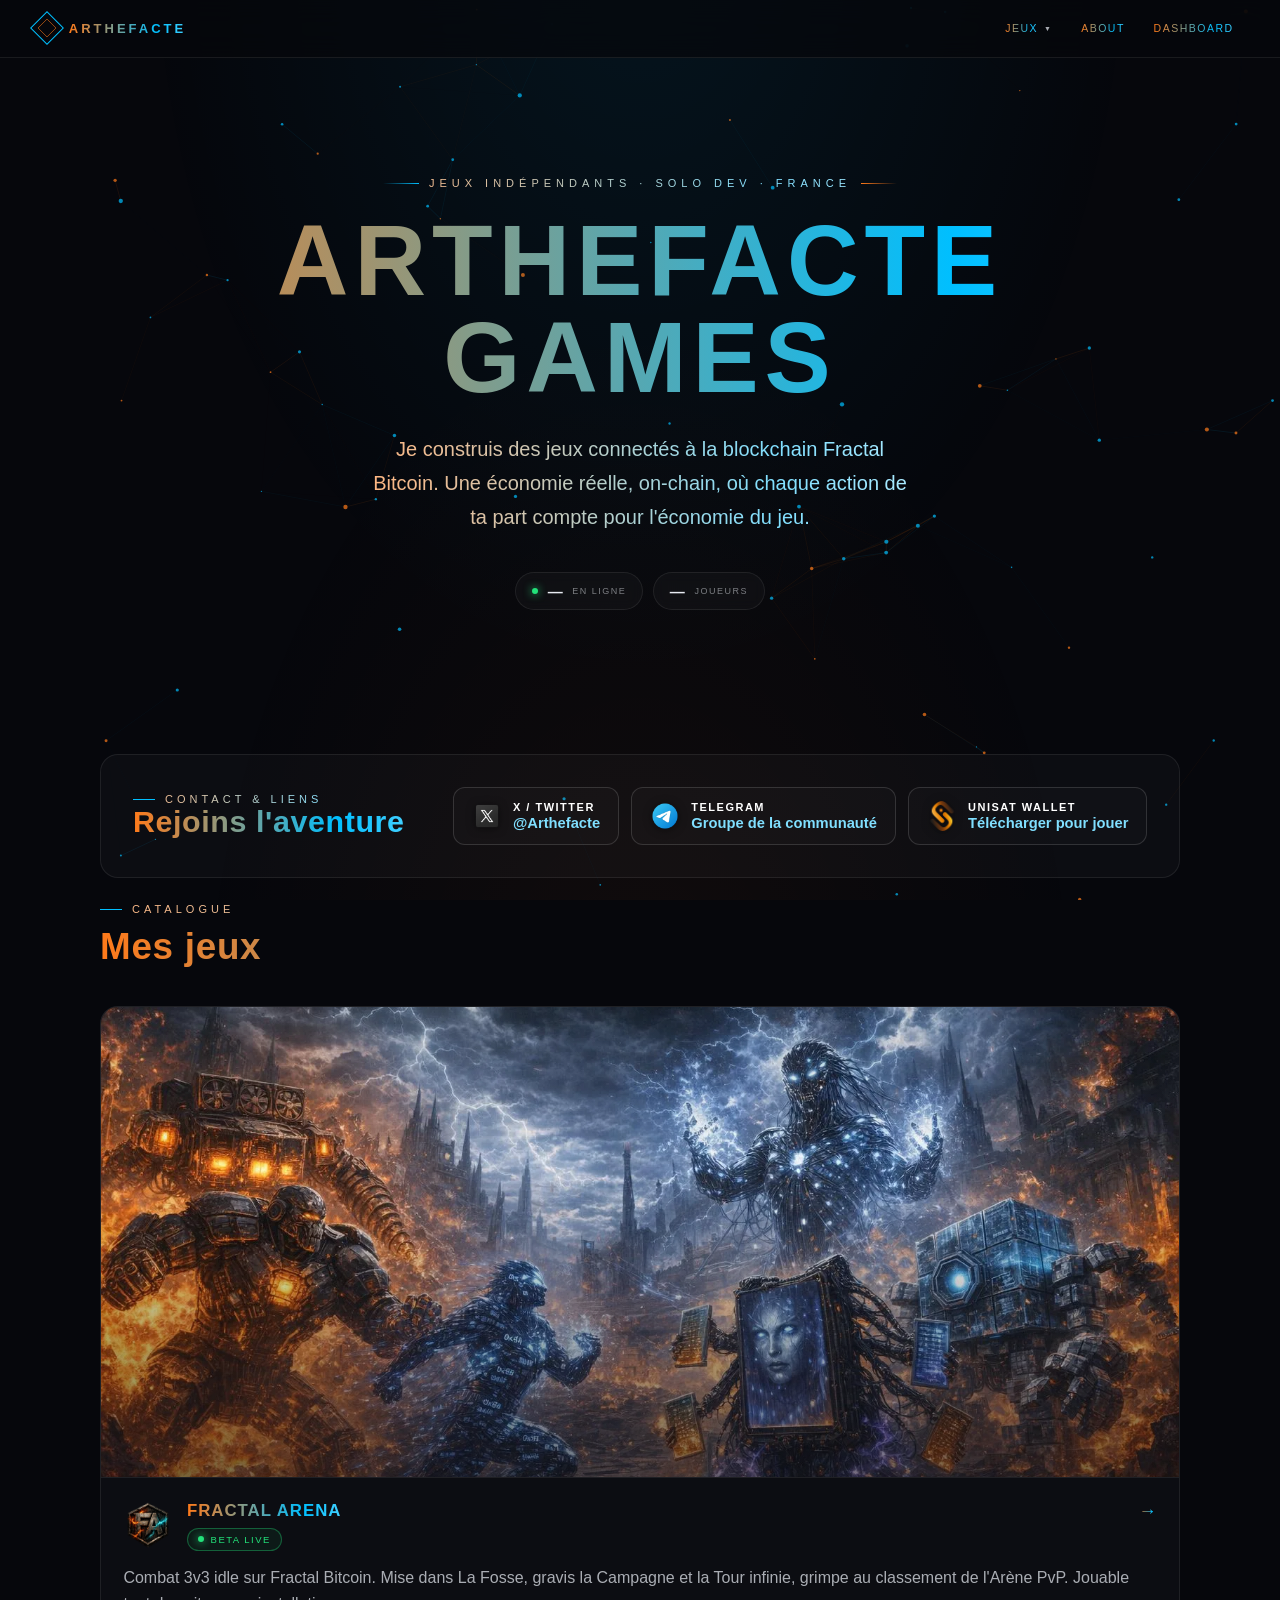
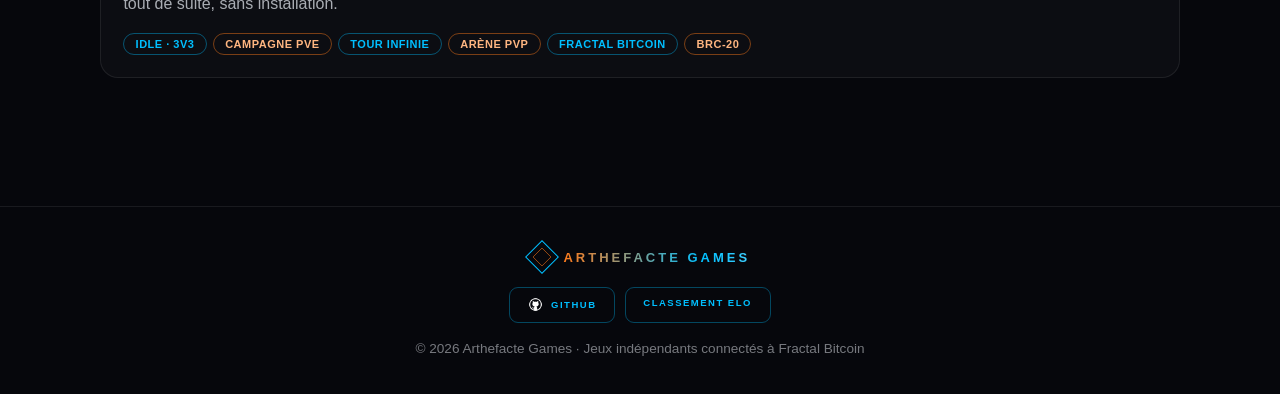
==== commit 7b89644e: "vitrine: la page reste lisible quand le JavaScript ne tourne pas Signale : apres Ctrl+F5, la page af" ====
--- a/index.html
+++ b/index.html
@@ -4,6 +4,9 @@
 <meta charset="UTF-8"/>
 <meta name="viewport" content="width=device-width, initial-scale=1.0"/>
 <meta http-equiv="Content-Security-Policy" content="default-src 'self'; script-src 'self' 'unsafe-inline'; style-src 'self' 'unsafe-inline' https://fonts.googleapis.com; font-src https://fonts.gstatic.com; img-src 'self' data: blob:; media-src 'self'; connect-src 'self' blob: https://fractal-arena-server-production.up.railway.app; base-uri 'self'; form-action 'none'; object-src 'none'"/>
+<!-- Marqueur JS : les sections animées ne sont masquées que si ce script a pu tourner.
+     Sans JS (bloqué, tronqué, erreur), la page reste lisible au lieu d'être vide. -->
+<script>document.documentElement.className+=' js';</script>
 
 <title>Arthefacte Games — Jeux indépendants on-chain sur Fractal Bitcoin</title>
 <meta name="description" content="Studio indépendant de jeux connectés à la blockchain Fractal Bitcoin, avec une économie réelle et transparente. Découvre Fractal Arena : combat 3v3 idle, campagne PvE, Tour infinie et Arène PvP — jouable sans installation."/>
@@ -461,9 +464,11 @@
 .foot small{color:var(--ink-faint);font-size:.85rem}
 
 /* ============ SCROLL REVEAL ============ */
-.reveal{opacity:0;transform:translateY(26px);transition:opacity .7s cubic-bezier(.2,.8,.2,1),transform .7s cubic-bezier(.2,.8,.2,1)}
-.reveal.in{opacity:1;transform:none}
-@media (prefers-reduced-motion:reduce){.reveal{opacity:1;transform:none;transition:none}}
+/* Masquage conditionné à html.js : sans JavaScript (bloqué, script tronqué, erreur
+   précoce) le contenu reste VISIBLE au lieu de laisser une page vide. */
+html.js .reveal{opacity:0;transform:translateY(26px);transition:opacity .7s cubic-bezier(.2,.8,.2,1),transform .7s cubic-bezier(.2,.8,.2,1)}
+html.js .reveal.in{opacity:1;transform:none}
+@media (prefers-reduced-motion:reduce){html.js .reveal{opacity:1;transform:none;transition:none}}
 body[data-motion="off"] .reveal{opacity:1;transform:none;transition:none}
 body[data-motion="off"] *{animation:none!important}
 
@@ -1174,5 +1179,15 @@
 applyTweaks();
 initReveal();
 </script>
+<script>
+/* Filet de sécurité : si le script principal n'a pas pu définir initReveal (fichier
+   tronqué, erreur de parsing, panne réseau d'un <script src>), les sections .reveal
+   resteraient invisibles pour toujours. On les affiche au bout de 2,5 s. */
+setTimeout(function(){
+  if (typeof initReveal === 'function') return;
+  var els = document.querySelectorAll('.reveal');
+  for (var i = 0; i < els.length; i++) els[i].classList.add('in');
+}, 2500);
+</script>
 </body>
 </html>
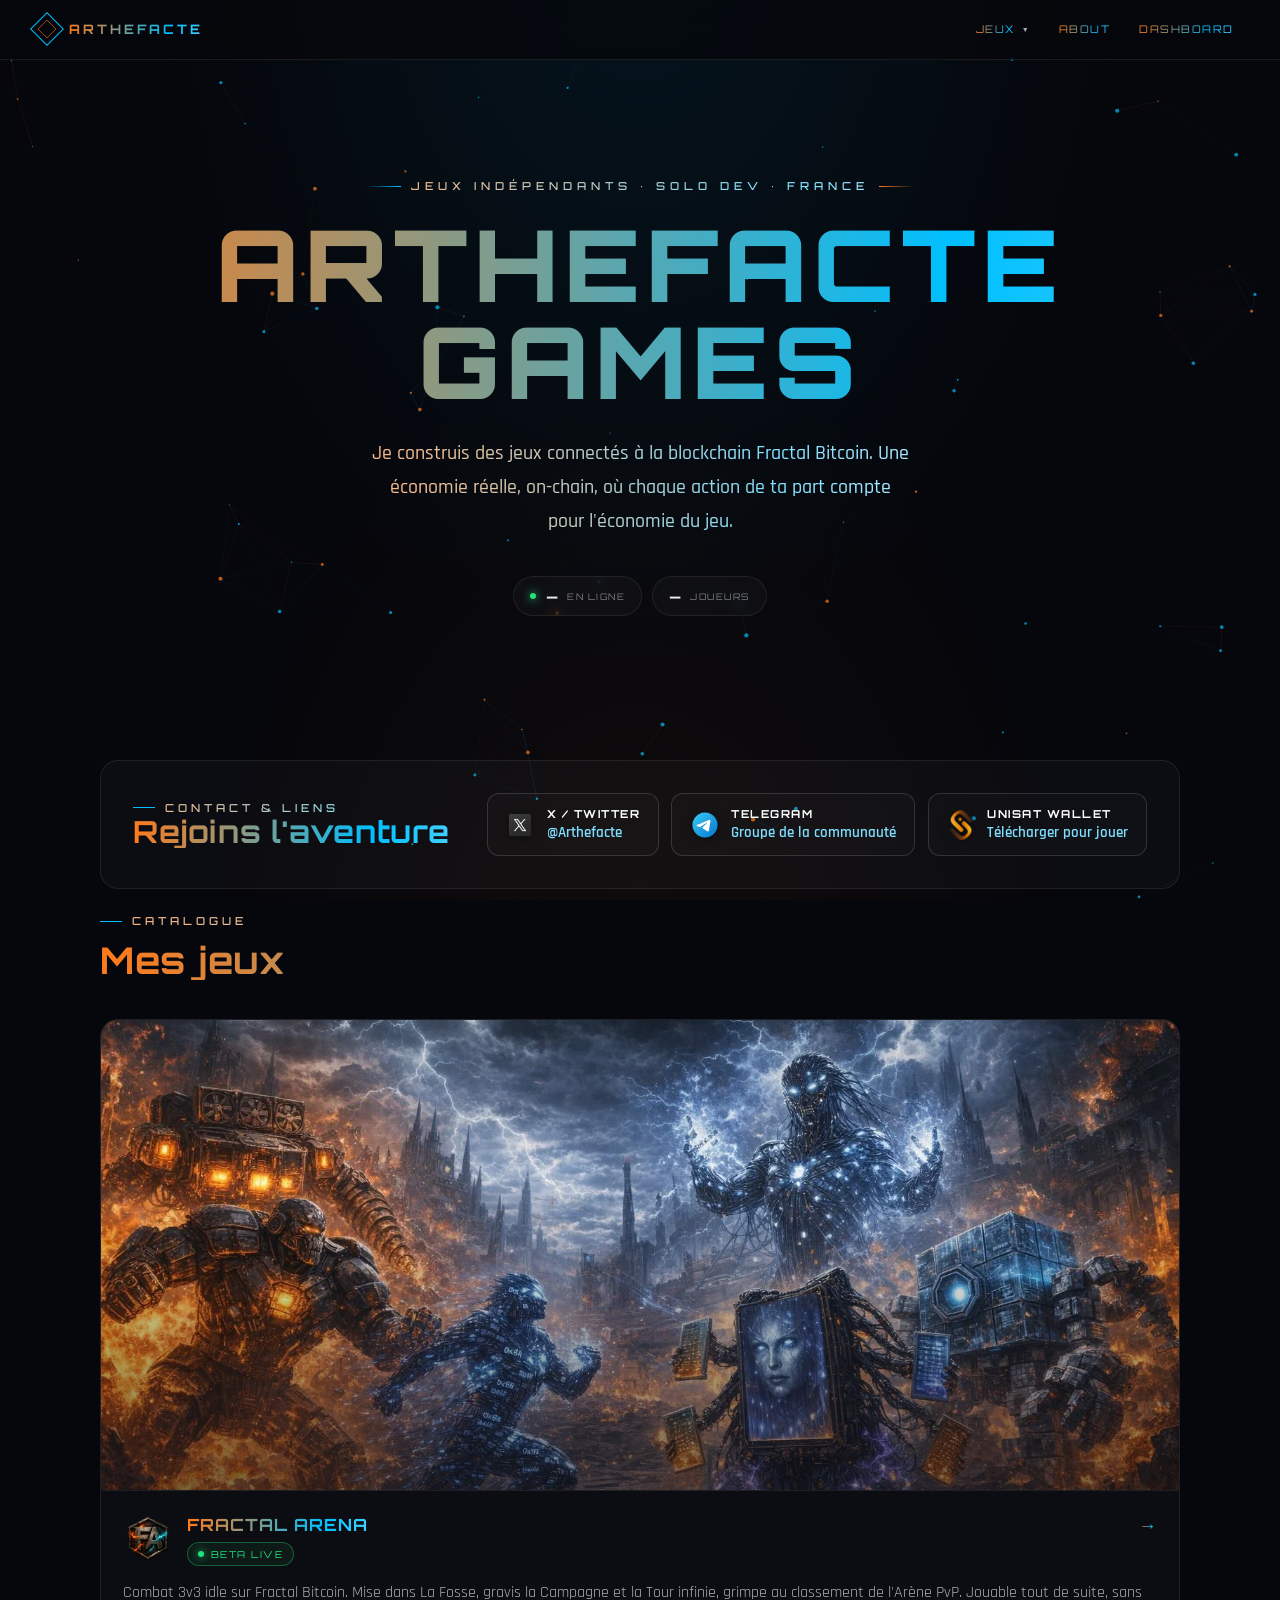
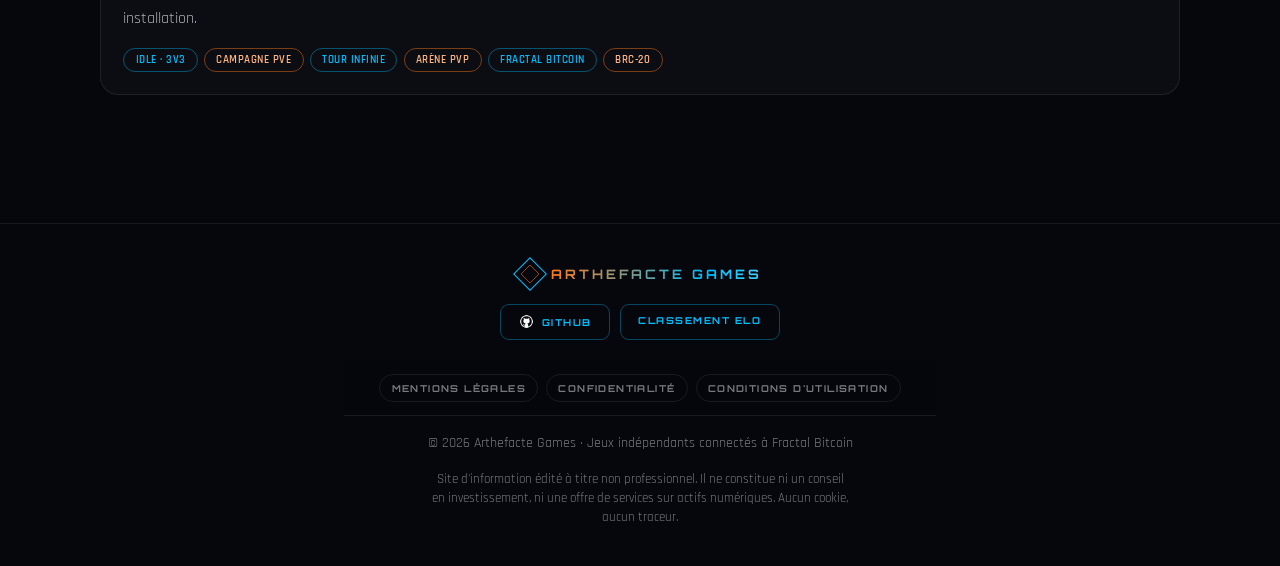
==== commit fd3322dd: "vitrine(juridique): pages légales LCEN/RGPD + polices auto-hébergées Aucune page légale n'existait s" ====
--- a/index.html
+++ b/index.html
@@ -3,7 +3,7 @@
 <head>
 <meta charset="UTF-8"/>
 <meta name="viewport" content="width=device-width, initial-scale=1.0"/>
-<meta http-equiv="Content-Security-Policy" content="default-src 'self'; script-src 'self' 'unsafe-inline'; style-src 'self' 'unsafe-inline' https://fonts.googleapis.com; font-src https://fonts.gstatic.com; img-src 'self' data: blob:; media-src 'self'; connect-src 'self' blob: https://fractal-arena-server-production.up.railway.app; base-uri 'self'; form-action 'none'; object-src 'none'"/>
+<meta http-equiv="Content-Security-Policy" content="default-src 'self'; script-src 'self' 'unsafe-inline'; style-src 'self' 'unsafe-inline'; font-src 'self'; img-src 'self' data: blob:; media-src 'self'; connect-src 'self' blob: https://fractal-arena-server-production.up.railway.app; base-uri 'self'; form-action 'none'; object-src 'none'"/>
 <!-- Marqueur JS : les sections animées ne sont masquées que si ce script a pu tourner.
      Sans JS (bloqué, tronqué, erreur), la page reste lisible au lieu d'être vide. -->
 <script>document.documentElement.className+=' js';</script>
@@ -35,9 +35,8 @@
 <meta name="twitter:description" content="Studio indépendant de jeux connectés à Fractal Bitcoin. Économie réelle, transparente, on-chain. Joue à Fractal Arena."/>
 <meta name="twitter:image" content="https://arthefacte.com/assets/og.jpg"/>
 
-<link rel="preconnect" href="https://fonts.googleapis.com"/>
-<link rel="preconnect" href="https://fonts.gstatic.com" crossorigin/>
-<link href="https://fonts.googleapis.com/css2?family=Orbitron:wght@400;500;700;900&family=Rajdhani:wght@300;400;500;600;700&display=swap" rel="stylesheet"/>
+<!-- Polices auto-hébergées : aucune requête vers Google (vie privée) -->
+<link rel="stylesheet" href="assets/fonts.css"/>
 <script src="image-slot.js" defer></script>
 
 <!-- Données structurées -->
@@ -462,6 +461,12 @@
 .foot-btn.gh{display:inline-flex;align-items:center;gap:8px}
 .foot-btn.gh img{width:15px;height:15px;filter:invert(1)}
 .foot small{color:var(--ink-faint);font-size:.85rem}
+.foot-legal{display:flex;gap:.5rem;flex-wrap:wrap;justify-content:center;margin-top:.2rem}
+.foot-legal a{font-family:'Orbitron',sans-serif;font-size:9.5px;font-weight:700;letter-spacing:1.4px;
+  text-transform:uppercase;color:var(--ink-faint);border:1px solid var(--line);
+  padding:.42rem .7rem;border-radius:999px;text-decoration:none}
+.foot-legal a:hover{color:#fff;background:rgba(0,191,255,.08);border-color:rgba(0,191,255,.35)}
+.foot-fine{max-width:60ch;line-height:1.5;font-size:.8rem!important}
 
 /* ============ SCROLL REVEAL ============ */
 /* Masquage conditionné à html.js : sans JavaScript (bloqué, script tronqué, erreur
@@ -724,7 +729,13 @@
       <a class="foot-btn gh" href="https://github.com/Arthefacte" target="_blank" rel="noopener"><img src="assets/github.png" width="15" height="15" alt=""/>GitHub</a>
       <a class="foot-btn" href="https://fractal-arena-server-production.up.railway.app/elo" target="_blank" rel="noopener">Classement ELO</a>
     </div>
+    <nav class="foot-legal" aria-label="Informations légales">
+      <a href="mentions-legales.html">Mentions légales</a>
+      <a href="confidentialite.html">Confidentialité</a>
+      <a href="cgu.html">Conditions d'utilisation</a>
+    </nav>
     <small>© <span id="yr"></span> Arthefacte Games · Jeux indépendants connectés à Fractal Bitcoin</small>
+    <small class="foot-fine">Site d'information édité à titre non professionnel. Il ne constitue ni un conseil en investissement, ni une offre de services sur actifs numériques. Aucun cookie, aucun traceur.</small>
   </div>
 </footer>
 </div><!-- /shell -->
--- a/assets/fonts.css
+++ b/assets/fonts.css
@@ -0,0 +1,9 @@
+/* Polices auto-hébergées — aucune requête vers les serveurs de Google.
+   Variante latine seule (couvre le français, y compris é à ç œ €). */
+
+@font-face{font-family:'Orbitron';font-style:normal;font-weight:400 900;font-display:swap;src:url('fonts/orbitron-latin.woff2') format('woff2');unicode-range:U+0000-00FF, U+0131, U+0152-0153, U+02BB-02BC, U+02C6, U+02DA, U+02DC, U+0304, U+0308, U+0329, U+2000-206F, U+20AC, U+2122, U+2191, U+2193, U+2212, U+2215, U+FEFF, U+FFFD}
+@font-face{font-family:'Rajdhani';font-style:normal;font-weight:300;font-display:swap;src:url('fonts/rajdhani-300-latin.woff2') format('woff2');unicode-range:U+0000-00FF, U+0131, U+0152-0153, U+02BB-02BC, U+02C6, U+02DA, U+02DC, U+0304, U+0308, U+0329, U+2000-206F, U+20AC, U+2122, U+2191, U+2193, U+2212, U+2215, U+FEFF, U+FFFD}
+@font-face{font-family:'Rajdhani';font-style:normal;font-weight:400;font-display:swap;src:url('fonts/rajdhani-400-latin.woff2') format('woff2');unicode-range:U+0000-00FF, U+0131, U+0152-0153, U+02BB-02BC, U+02C6, U+02DA, U+02DC, U+0304, U+0308, U+0329, U+2000-206F, U+20AC, U+2122, U+2191, U+2193, U+2212, U+2215, U+FEFF, U+FFFD}
+@font-face{font-family:'Rajdhani';font-style:normal;font-weight:500;font-display:swap;src:url('fonts/rajdhani-500-latin.woff2') format('woff2');unicode-range:U+0000-00FF, U+0131, U+0152-0153, U+02BB-02BC, U+02C6, U+02DA, U+02DC, U+0304, U+0308, U+0329, U+2000-206F, U+20AC, U+2122, U+2191, U+2193, U+2212, U+2215, U+FEFF, U+FFFD}
+@font-face{font-family:'Rajdhani';font-style:normal;font-weight:600;font-display:swap;src:url('fonts/rajdhani-600-latin.woff2') format('woff2');unicode-range:U+0000-00FF, U+0131, U+0152-0153, U+02BB-02BC, U+02C6, U+02DA, U+02DC, U+0304, U+0308, U+0329, U+2000-206F, U+20AC, U+2122, U+2191, U+2193, U+2212, U+2215, U+FEFF, U+FFFD}
+@font-face{font-family:'Rajdhani';font-style:normal;font-weight:700;font-display:swap;src:url('fonts/rajdhani-700-latin.woff2') format('woff2');unicode-range:U+0000-00FF, U+0131, U+0152-0153, U+02BB-02BC, U+02C6, U+02DA, U+02DC, U+0304, U+0308, U+0329, U+2000-206F, U+20AC, U+2122, U+2191, U+2193, U+2212, U+2215, U+FEFF, U+FFFD}
